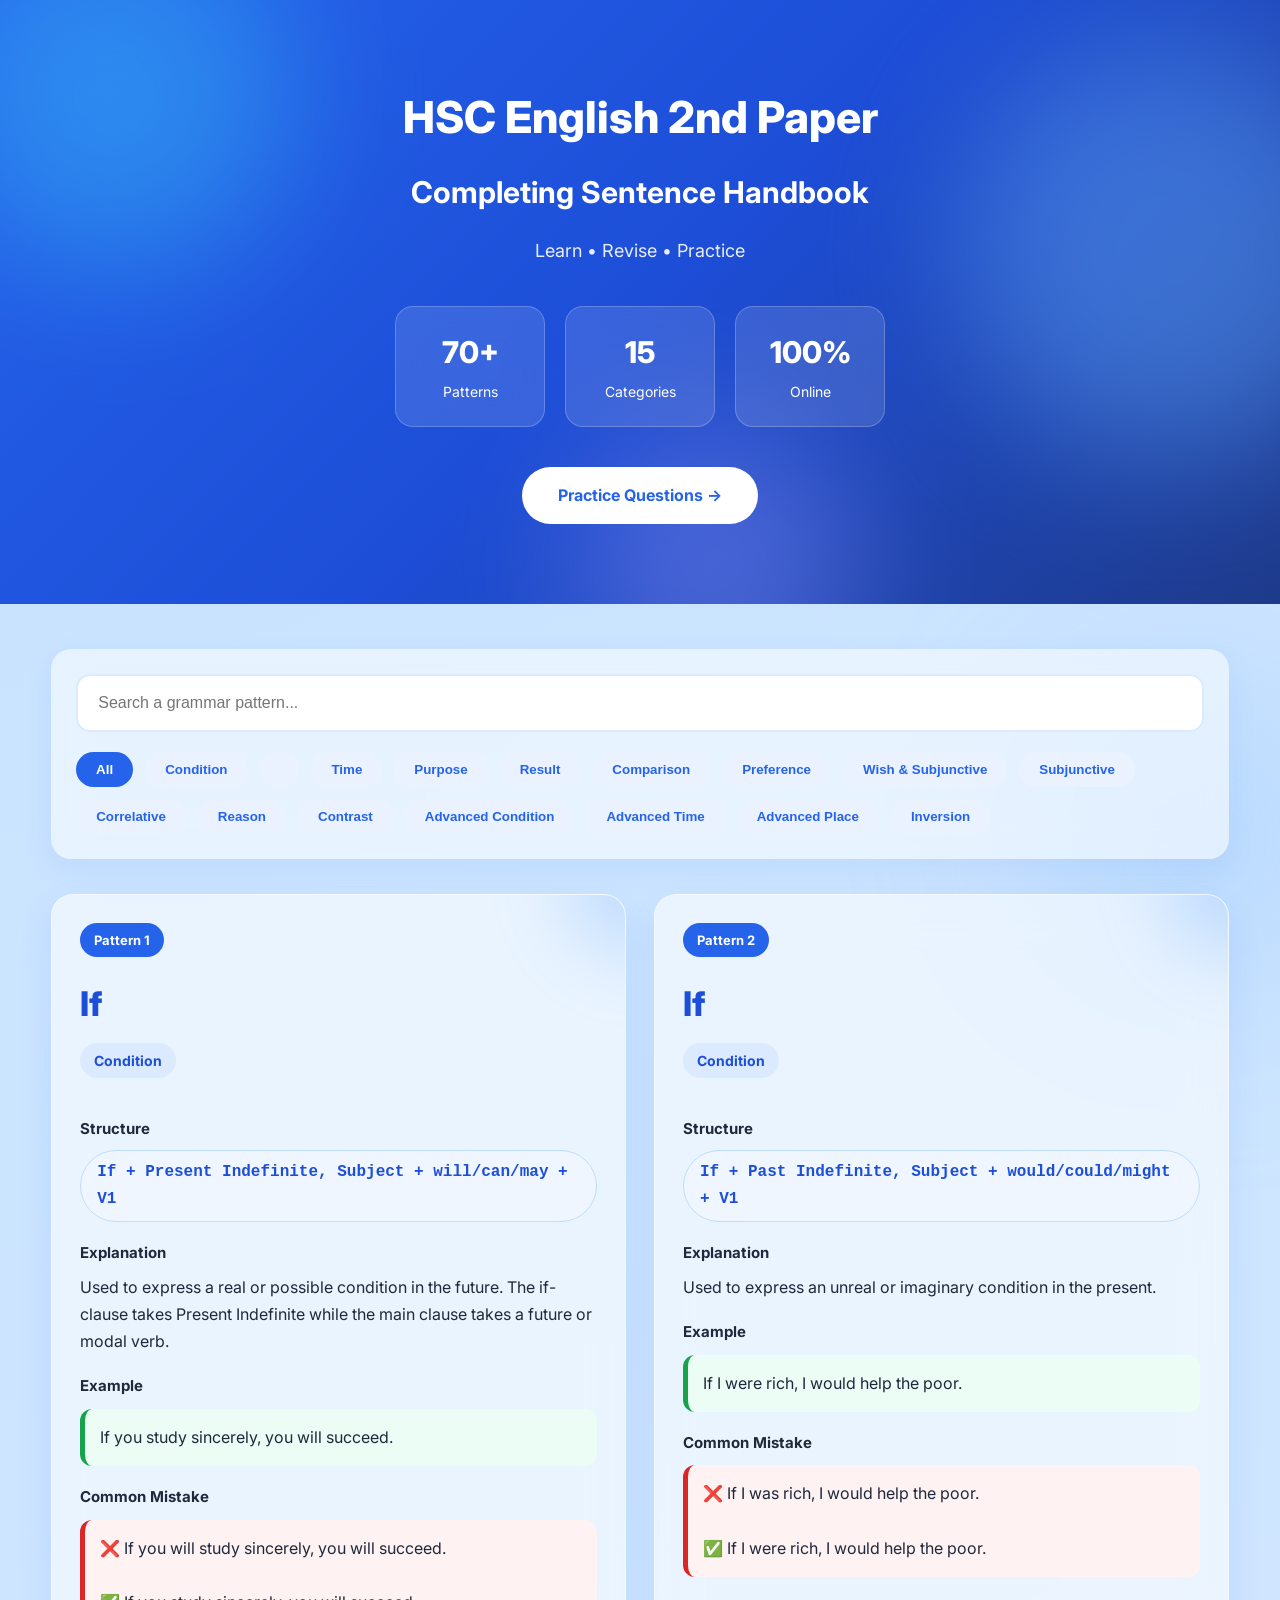
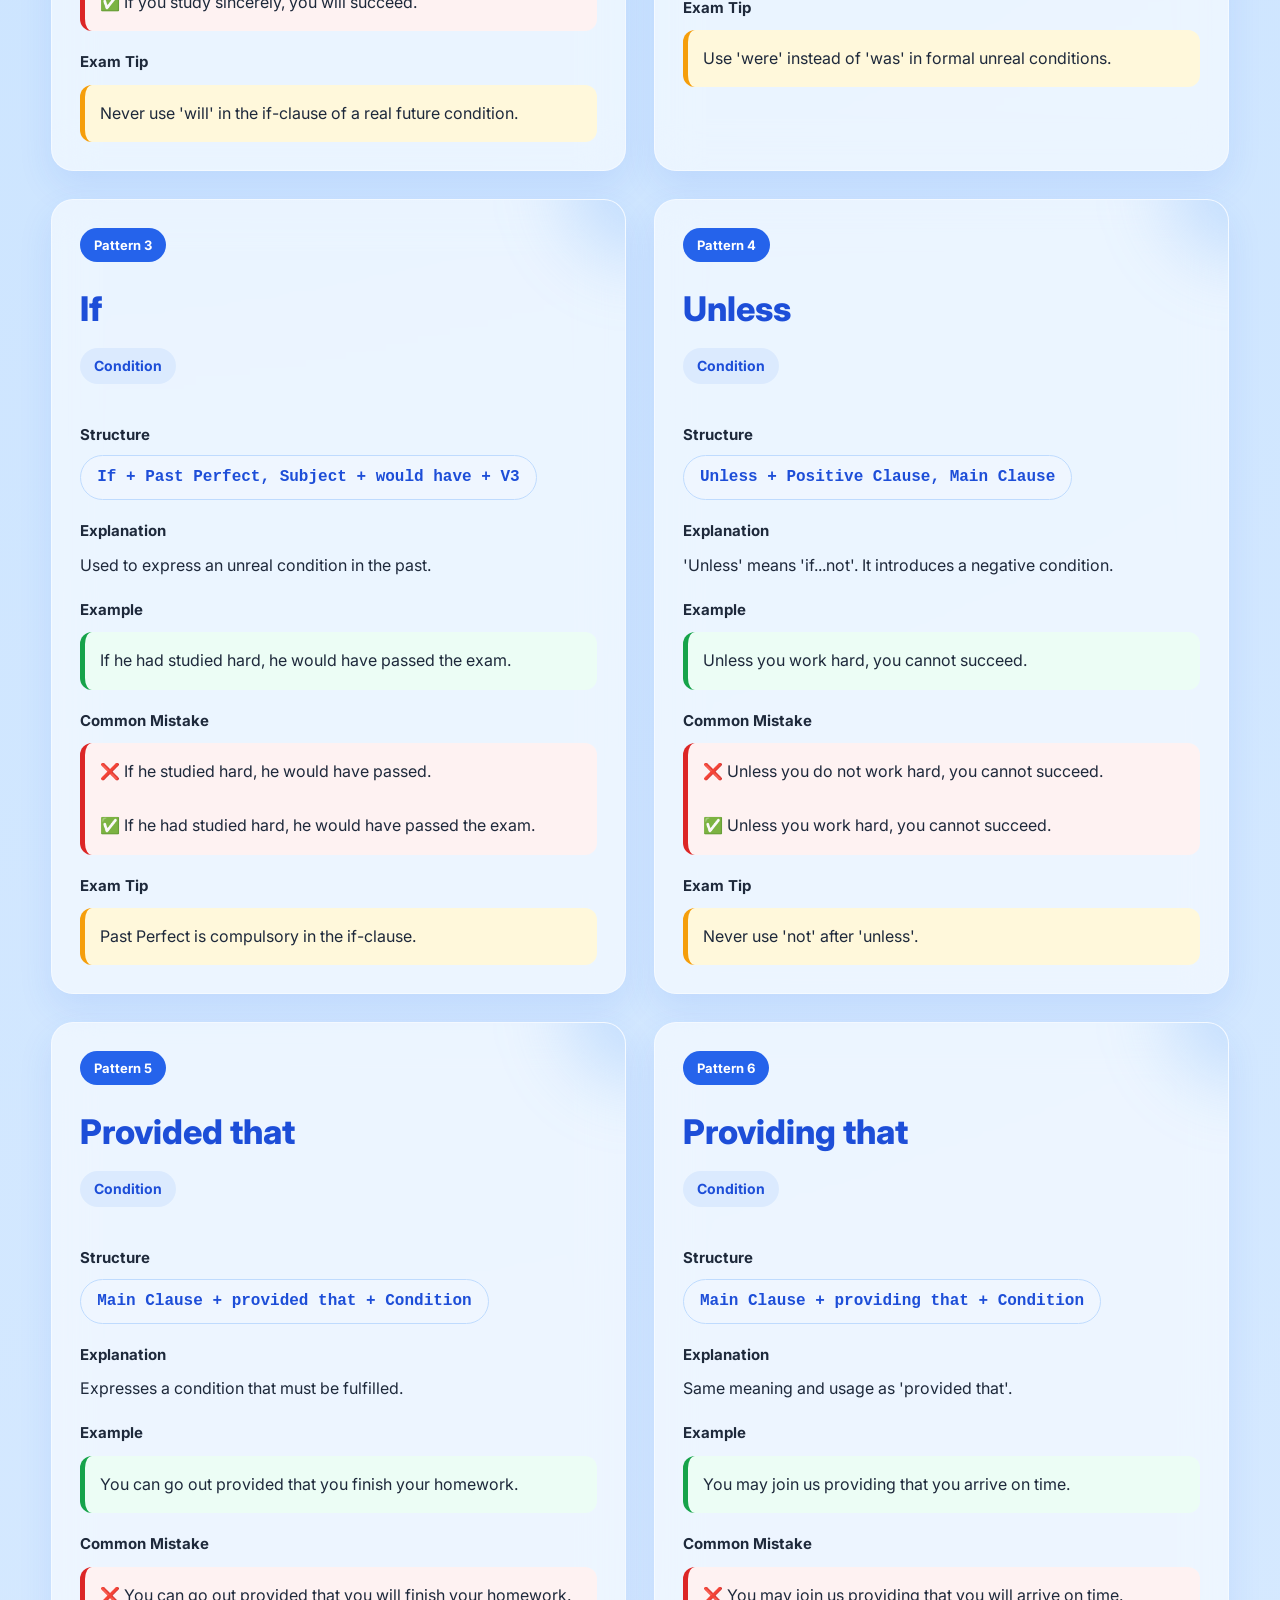
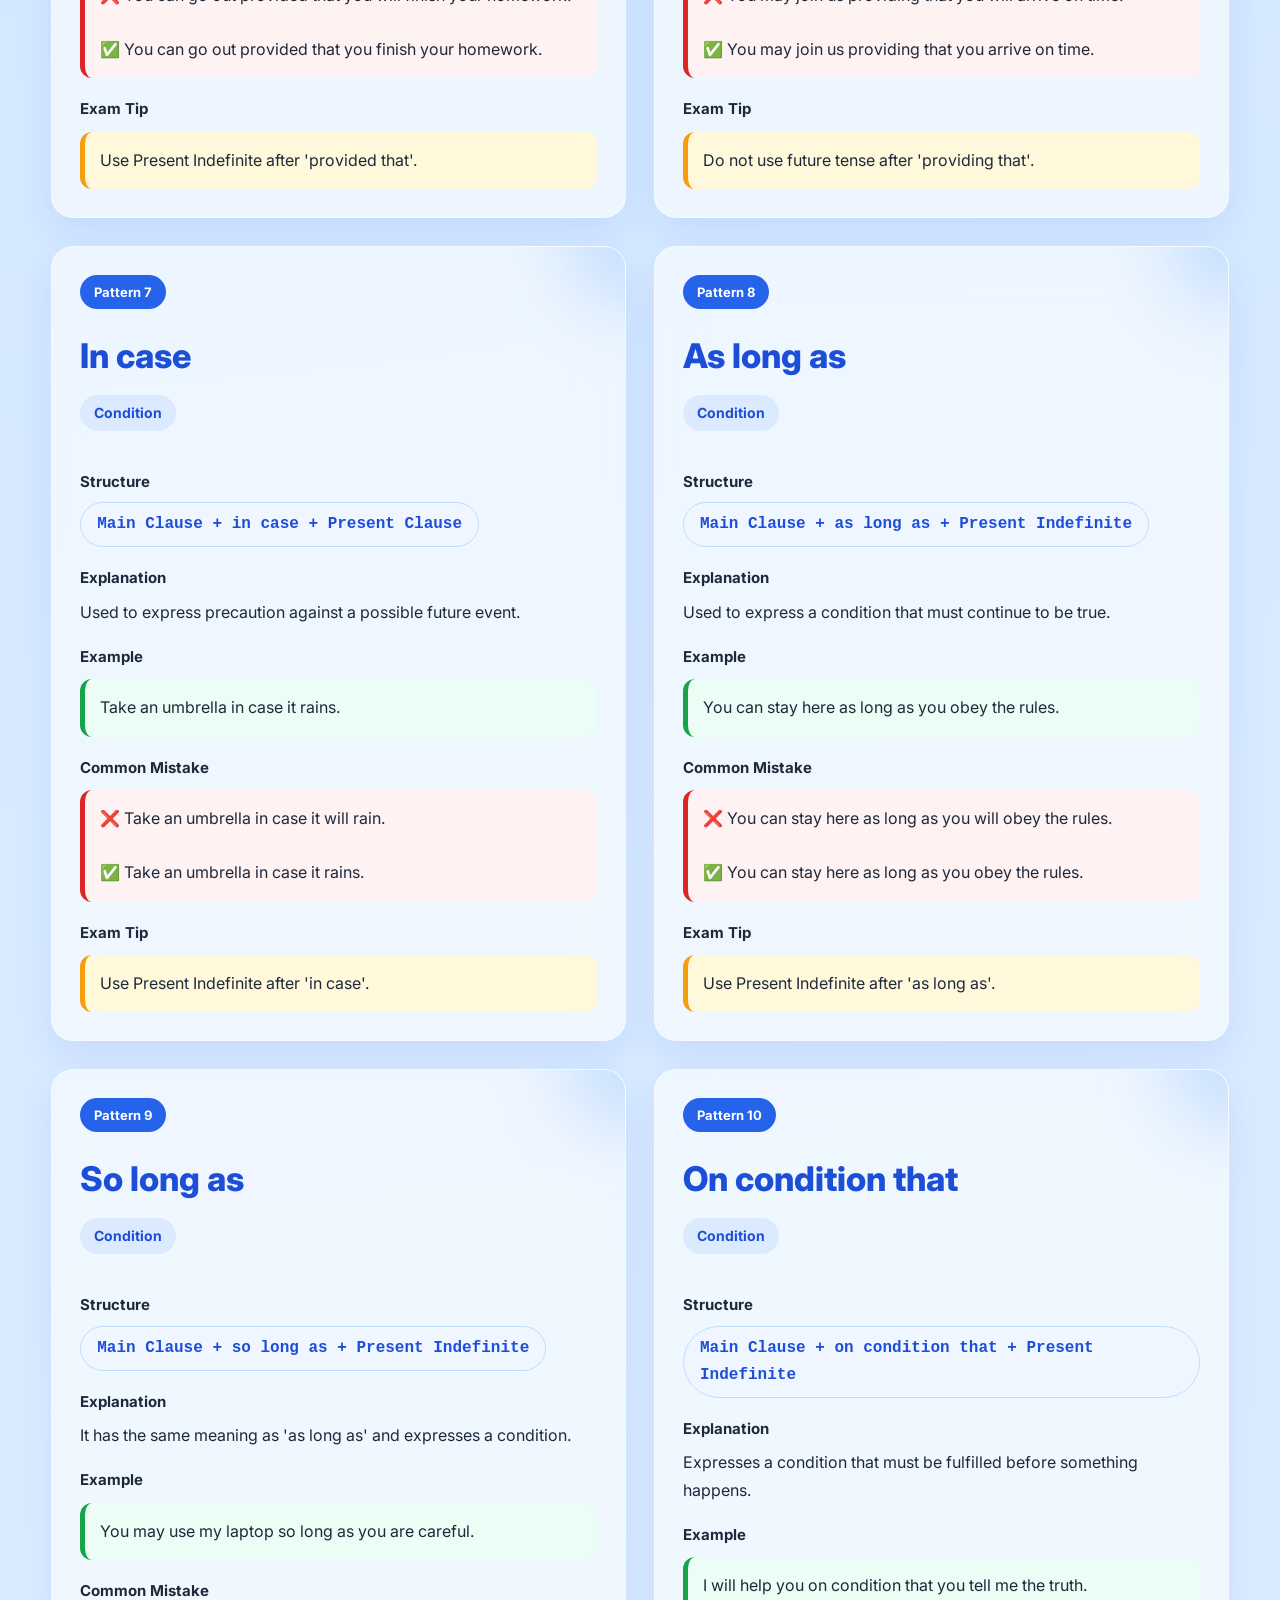
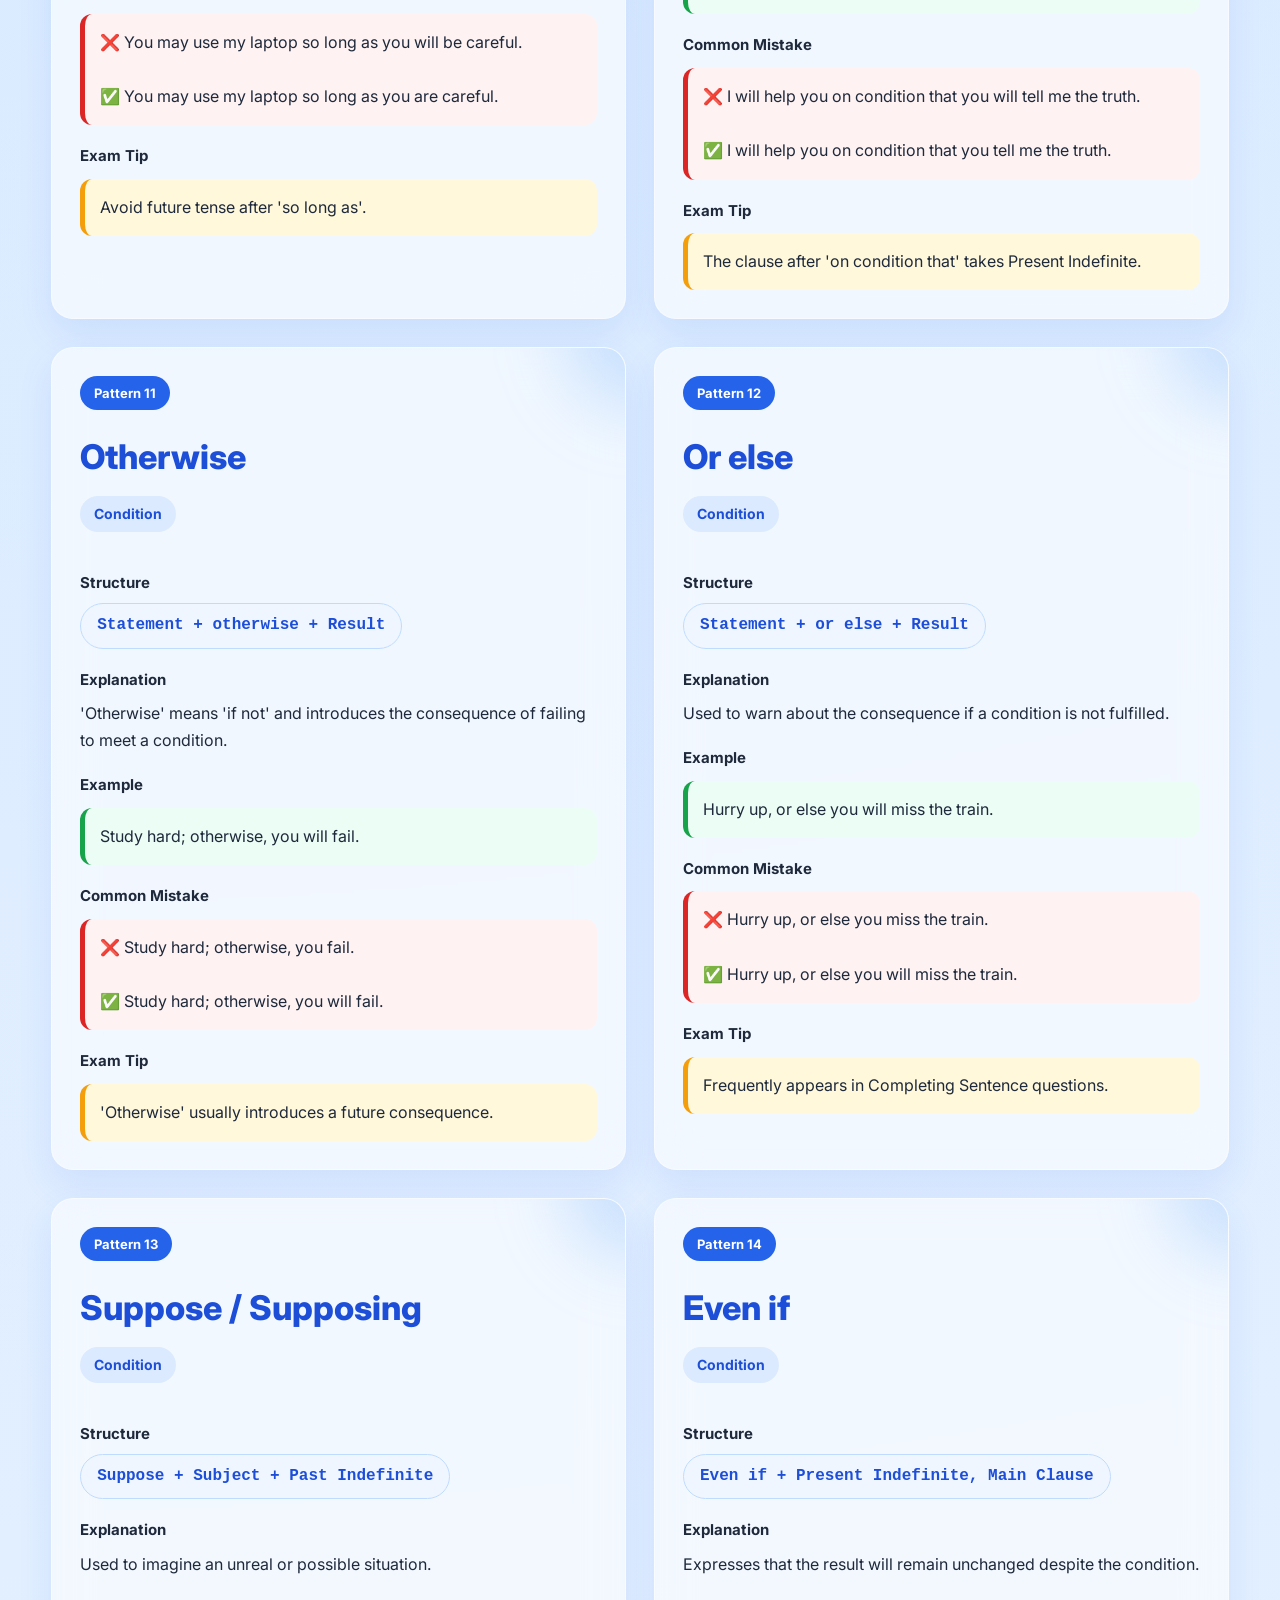
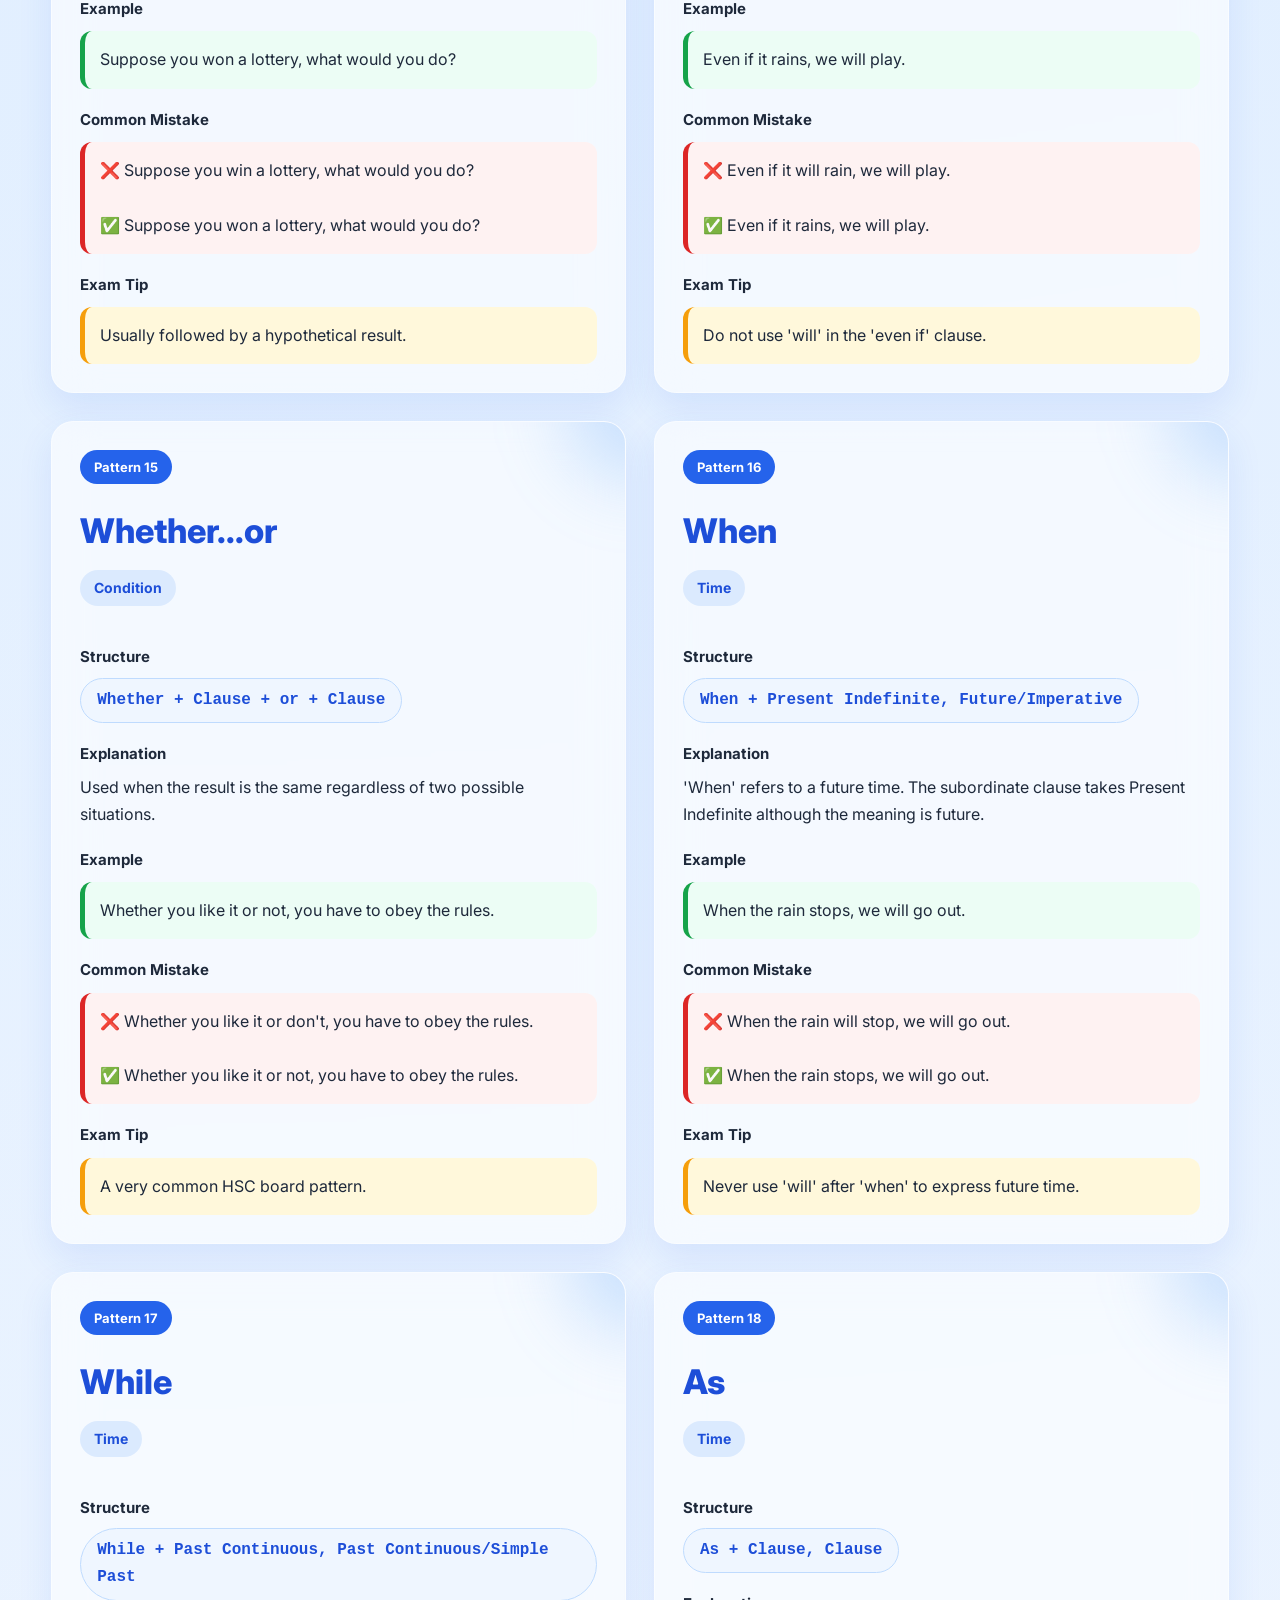
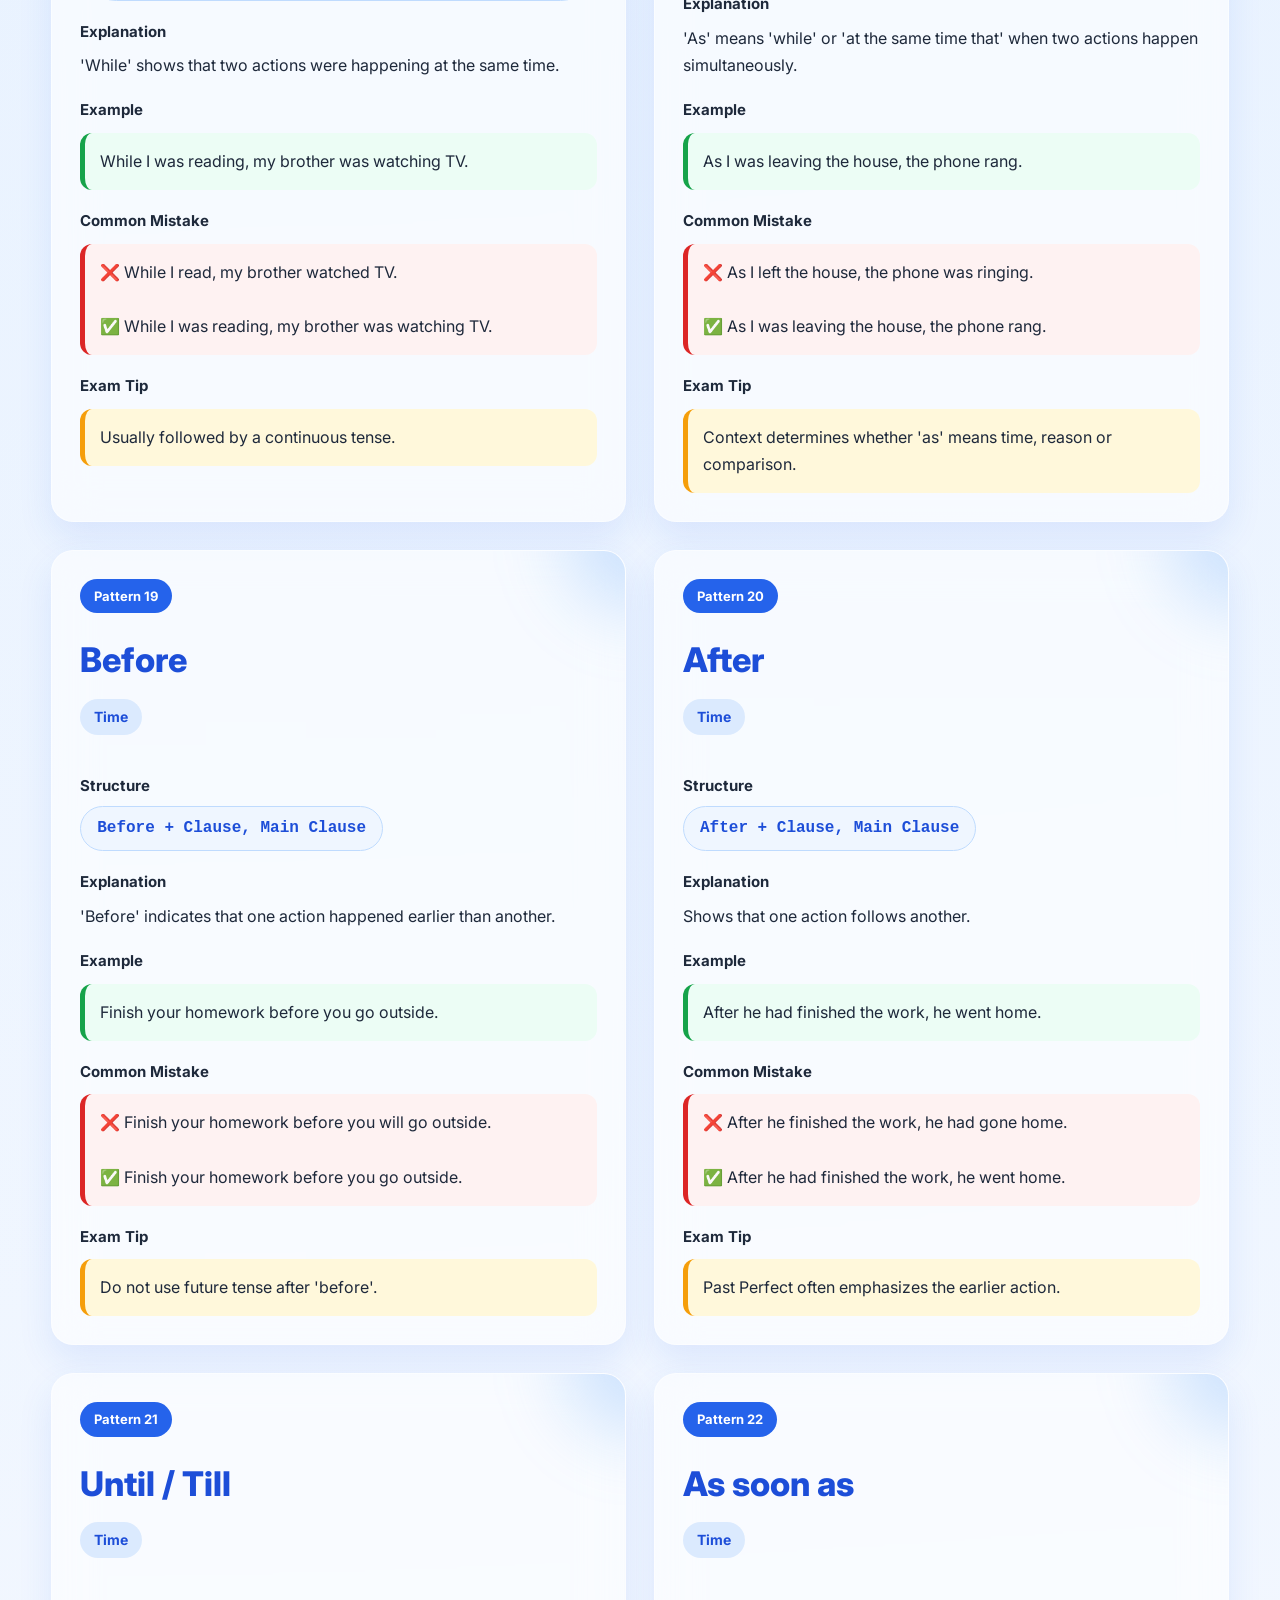
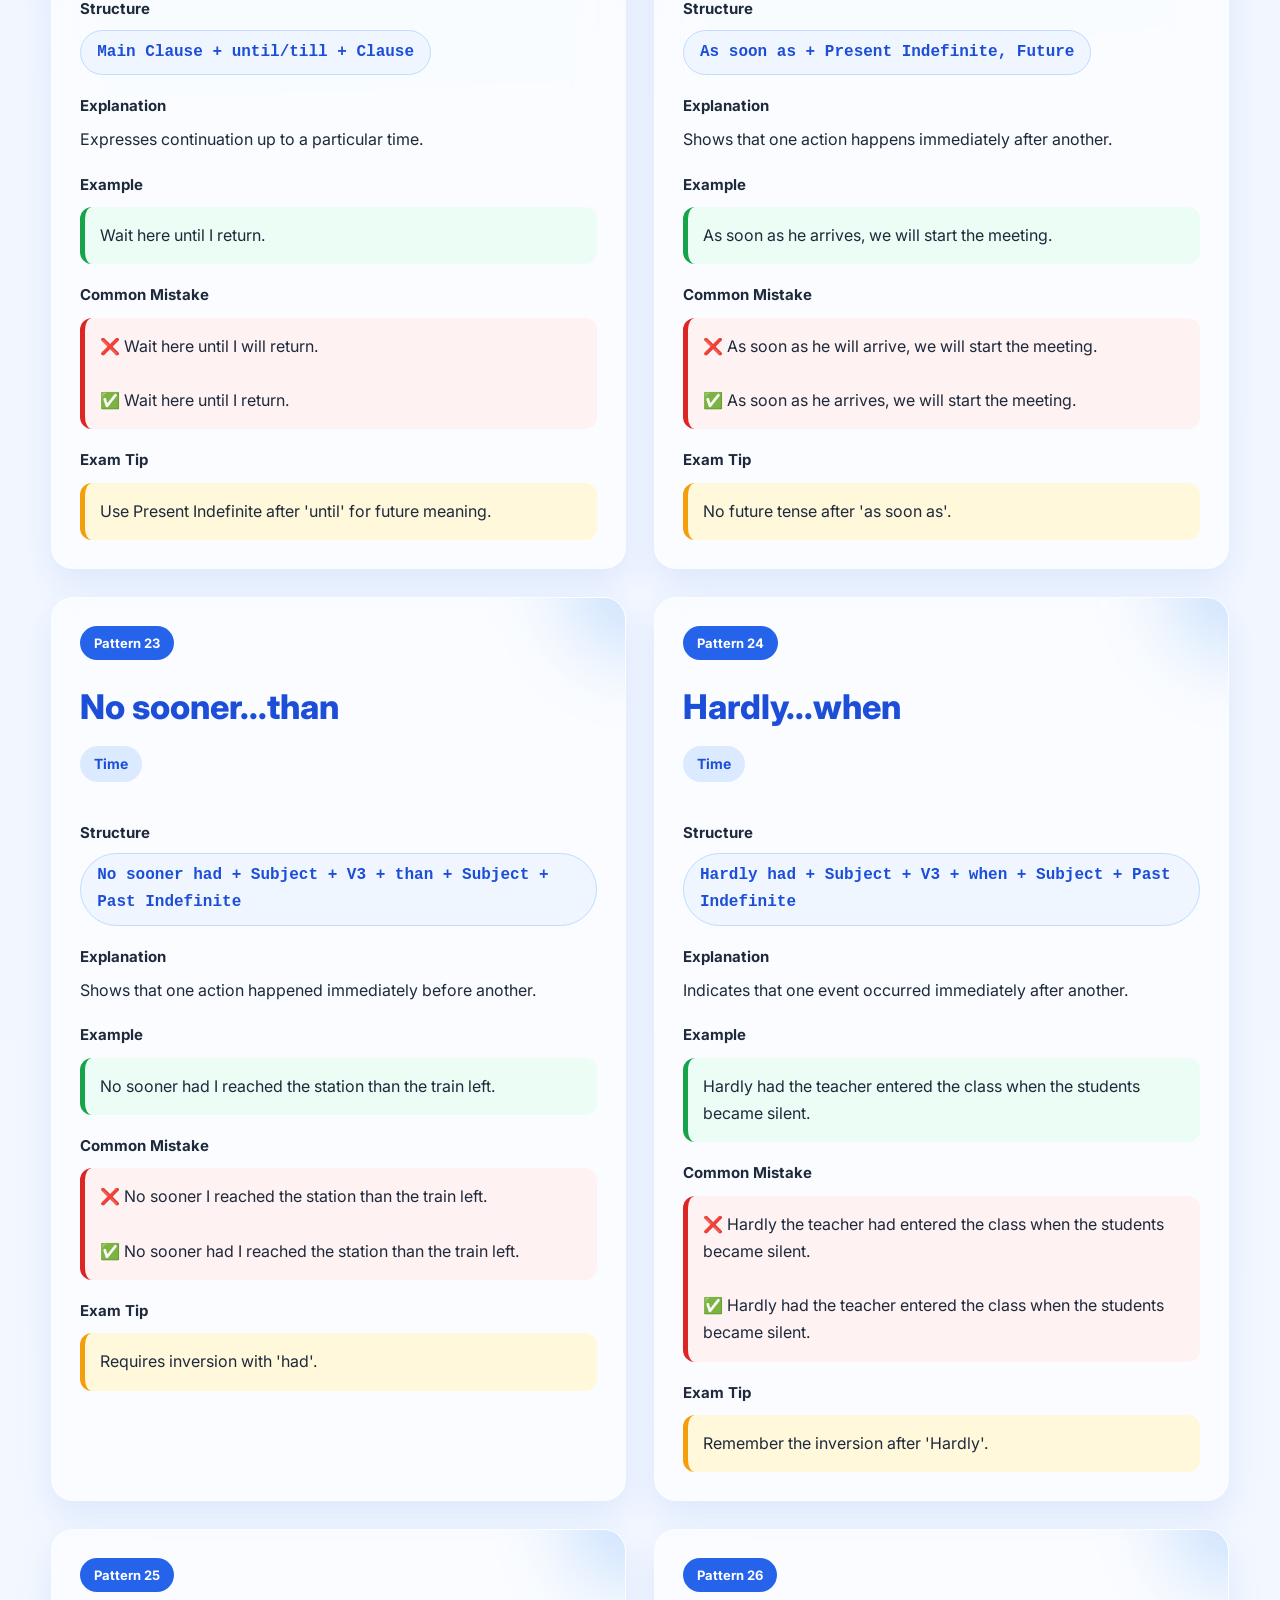
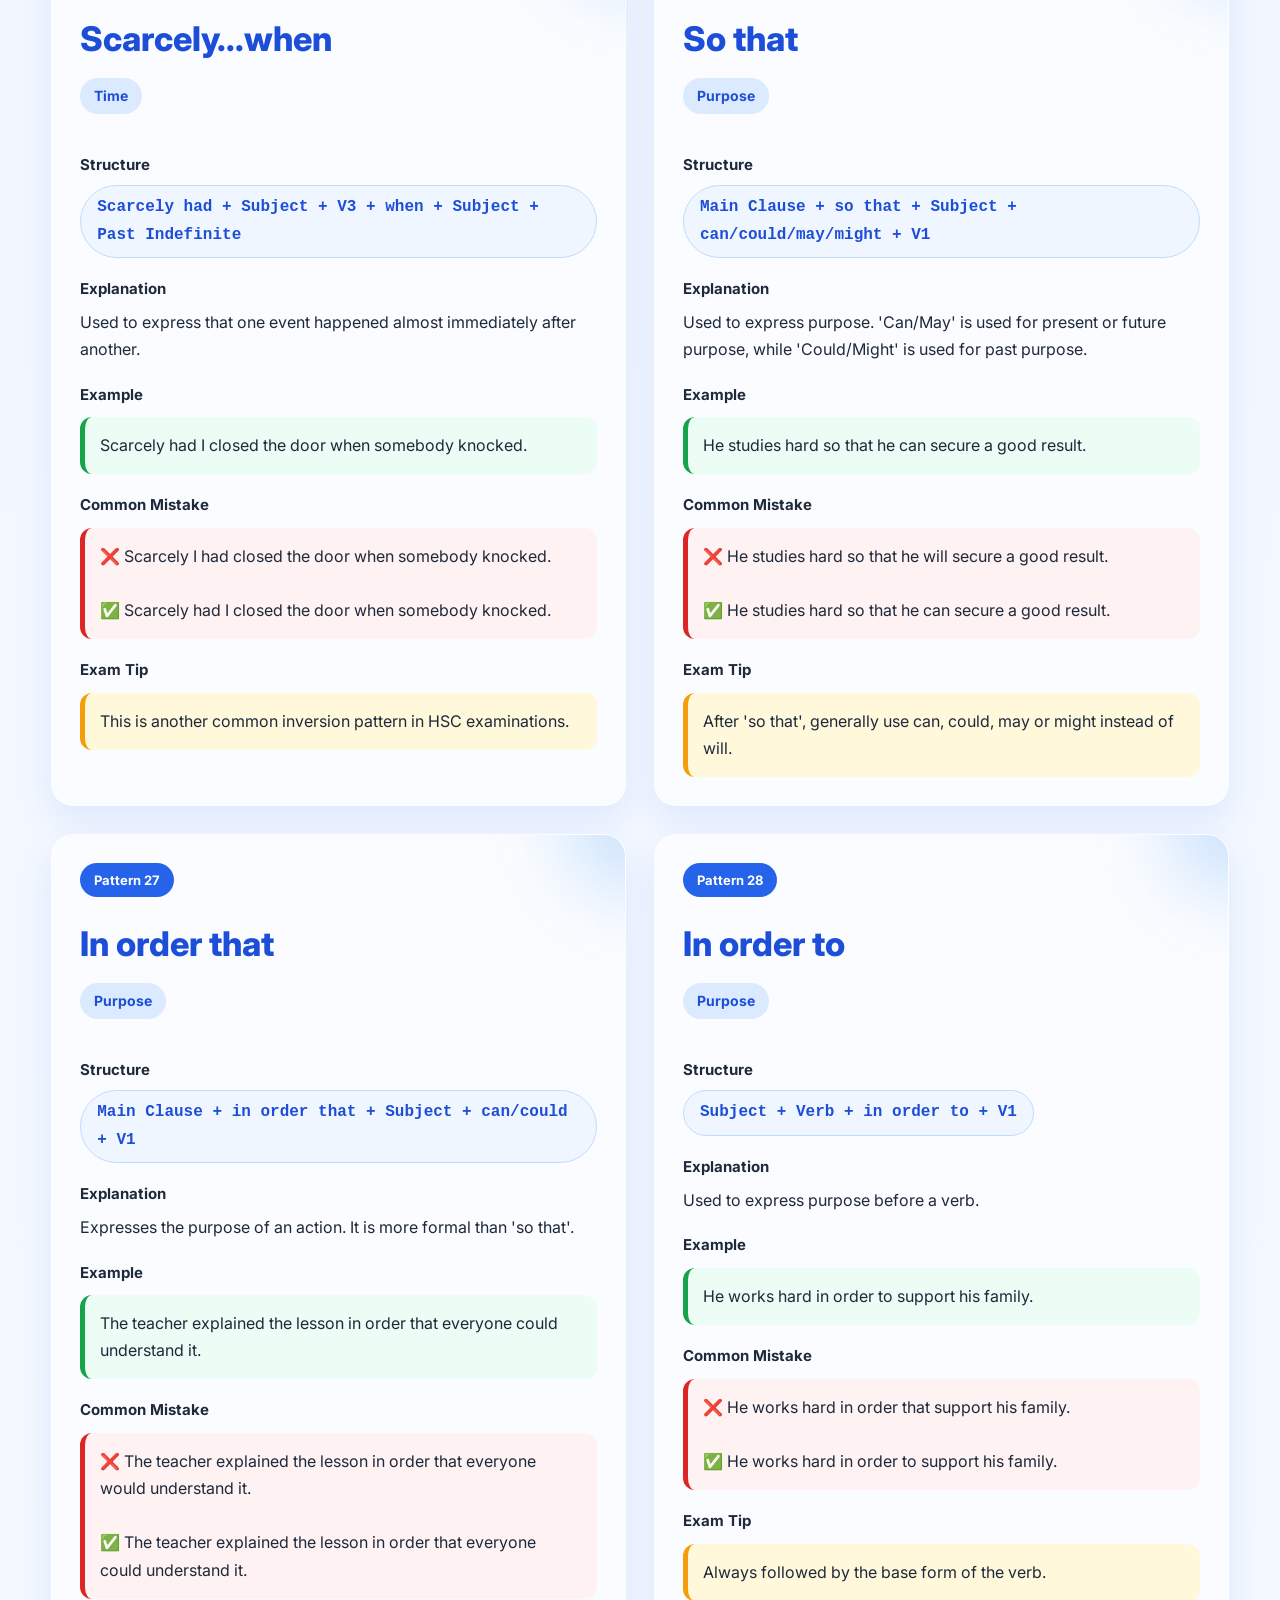
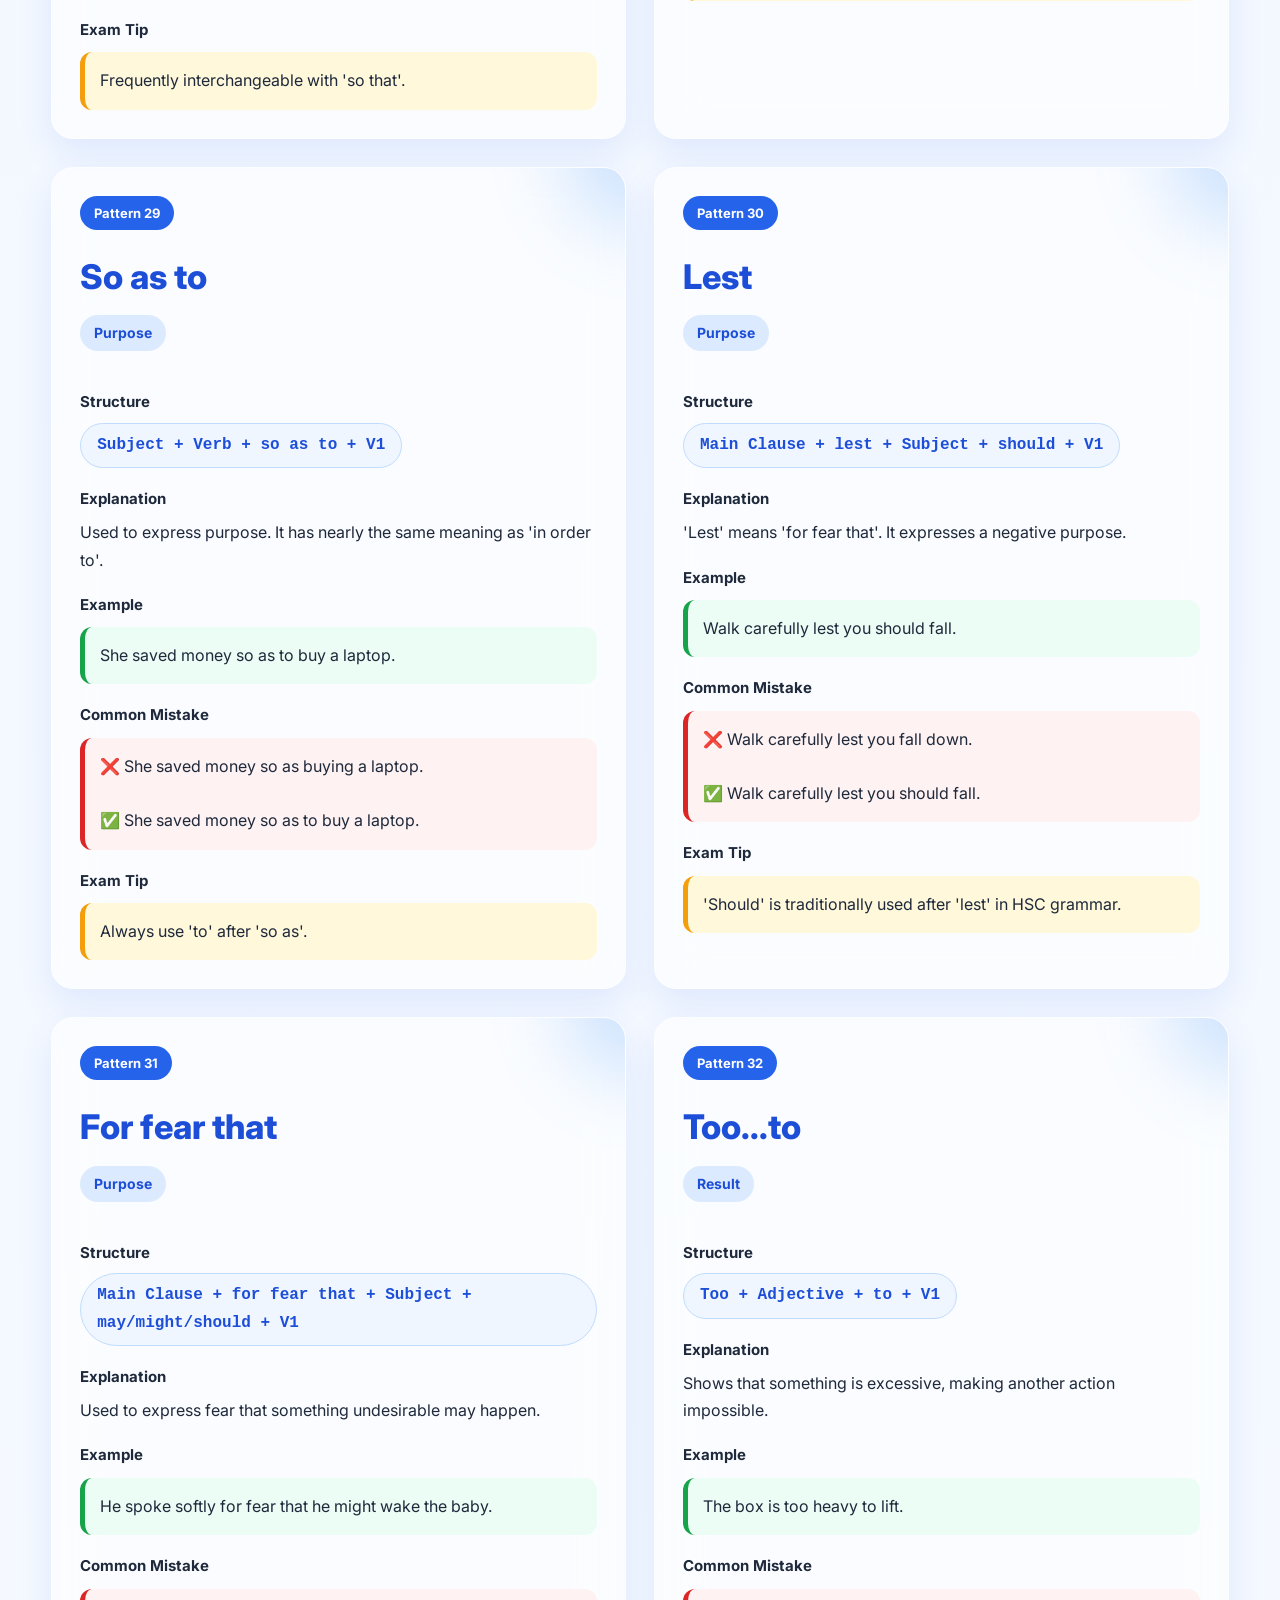
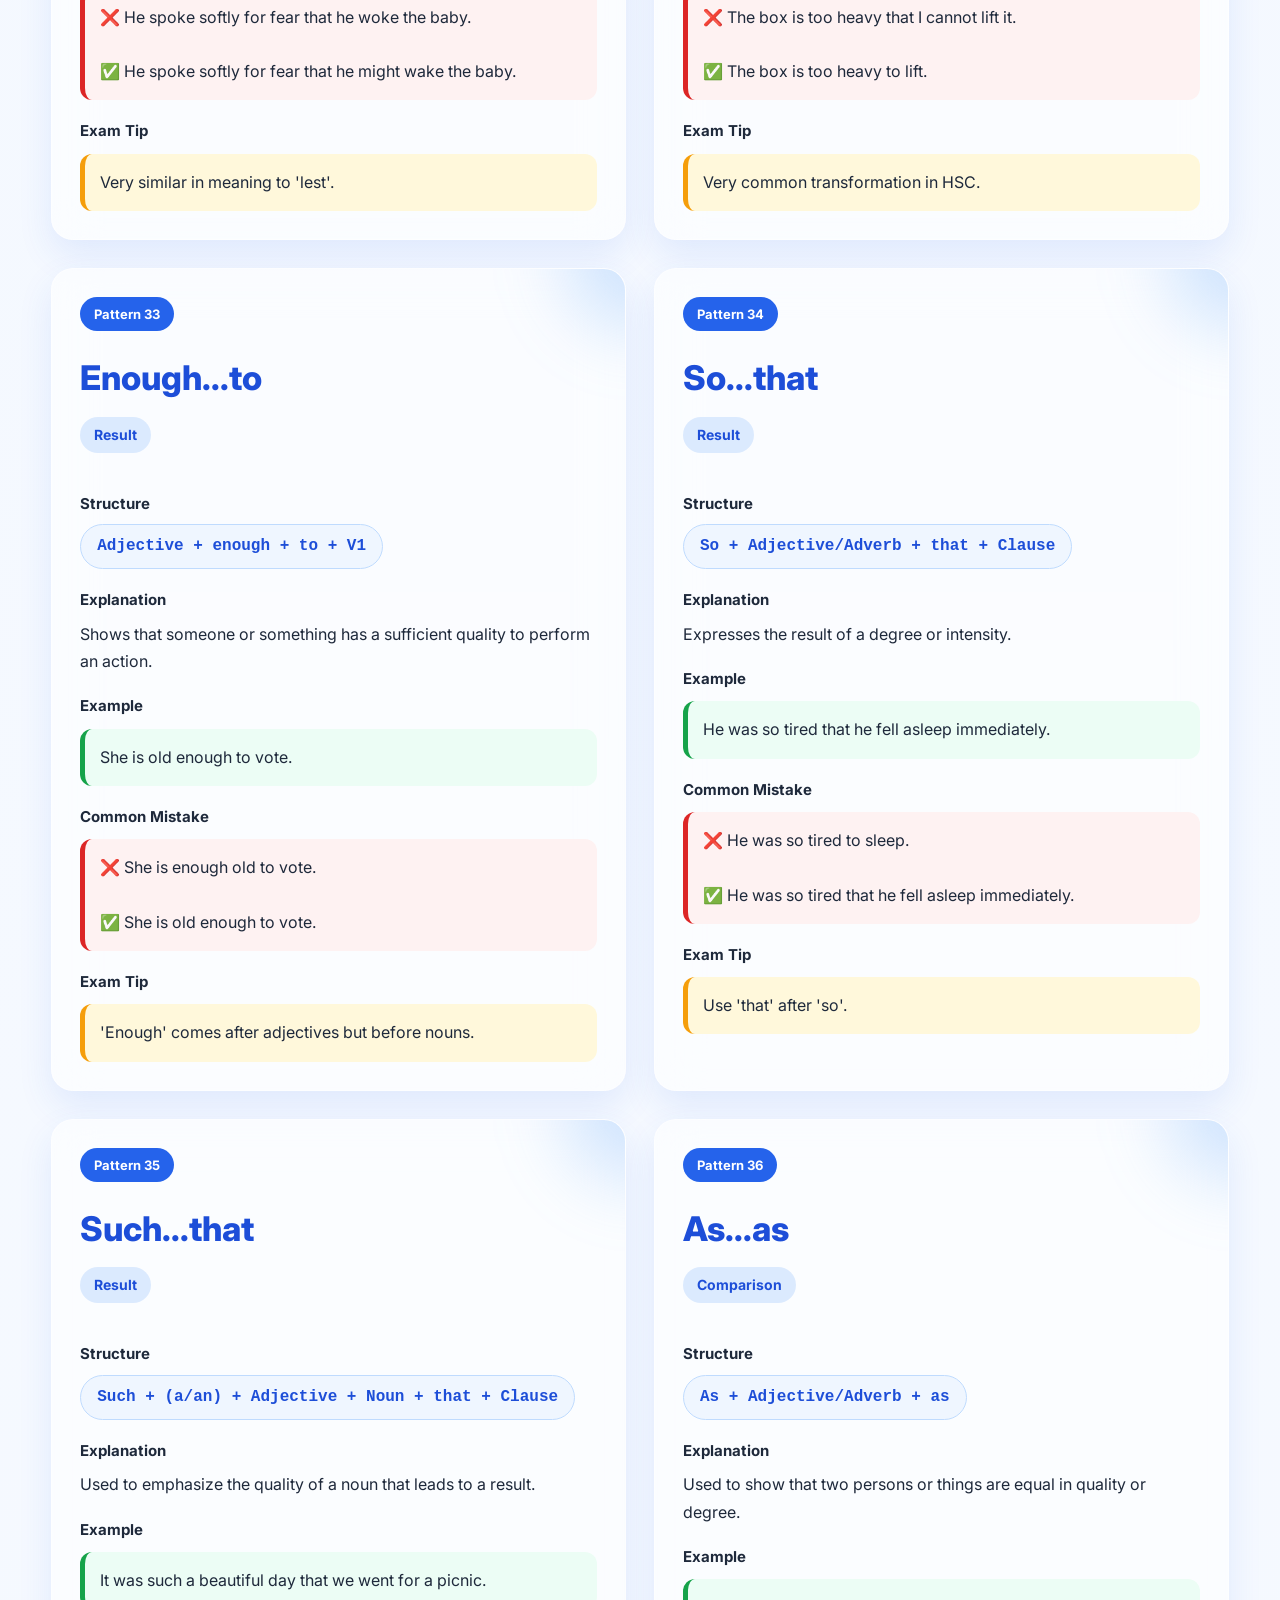
==== Completing Sentence/index.html @ 3da996fa "okkk" ====
<!DOCTYPE html>
<html lang="en">

<head>

    <meta charset="UTF-8">

    <meta name="viewport" content="width=device-width, initial-scale=1.0">

    <title>Completing Sentence | HSC English 2nd Paper Practice Book</title>

    <link rel="preconnect" href="https://fonts.googleapis.com">

    <link rel="preconnect" href="https://fonts.gstatic.com" crossorigin>

    <link href="https://fonts.googleapis.com/css2?family=Inter:wght@400;500;600;700;800&display=swap" rel="stylesheet">

    <link rel="stylesheet" href="style.css">

</head>

<body>

<div class="background-blur blur1"></div>
<div class="background-blur blur2"></div>

<header class="hero">

    <div class="hero-bg">

        <span class="blob blob1"></span>
        <span class="blob blob2"></span>
        <span class="blob blob3"></span>

    </div>

    <div class="hero-content">

        <h1>HSC English 2nd Paper</h1>

        <h2>Completing Sentence Handbook</h2>

        <p>Learn • Revise • Practice</p>

        <div class="stats">

            <div class="stat-card">

                <span class="number">70+</span>

                <span class="text">Patterns</span>

            </div>

            <div class="stat-card">

                <span class="number">15</span>

                <span class="text">Categories</span>

            </div>

            <div class="stat-card">

                <span class="number">100%</span>

                <span class="text">Online</span>

            </div>

        </div>

        <a href="../Completing Sentence/Practice/index.html" class="practice-btn">

            Practice Questions →

        </a>

    </div>

</header>

<main class="container">

    <div class="toolbar">

        <input
            type="text"
            id="searchBox"
            placeholder="Search a grammar pattern..."
        >

        <div
            id="categoryButtons"
            class="categories">
        </div>

    </div>

    <div id="rulesContainer"></div>

</main>

<div class="reading-progress"></div>

<script src="completingSentenceRules.js"></script>

<script src="script.js"></script>

<script>

const progress=document.querySelector(".reading-progress");

let hideTimer;

function updateProgress(){

    const scrollTop=window.scrollY;

    const maxHeight=document.documentElement.scrollHeight-window.innerHeight;

    const percent=maxHeight<=0?0:scrollTop/maxHeight;

    progress.style.transform=`scaleY(${percent})`;
    progress.style.height="100vh";

}

function showProgress(){

    progress.style.opacity="1";

    progress.style.boxShadow=`
        0 0 10px rgba(59,130,246,.95),
        0 0 22px rgba(59,130,246,.75),
        0 0 40px rgba(59,130,246,.55)
    `;

    clearTimeout(hideTimer);

    hideTimer=setTimeout(()=>{

        progress.style.opacity=".25";

        progress.style.boxShadow=`
            0 0 6px rgba(59,130,246,.35),
            0 0 12px rgba(59,130,246,.20)
        `;

    },1000);

}

window.addEventListener("scroll",()=>{

    updateProgress();

    showProgress();

});

window.addEventListener("resize",updateProgress);

updateProgress();

showProgress();

</script>




</body>

</html>
---- Completing Sentence/style.css ----
/*==========================================
GENERAL
==========================================*/

*{
margin:0;
padding:0;
box-sizing:border-box;
}

html{
scroll-behavior:smooth;
}

body{

font-family:'Inter',sans-serif;

background:
radial-gradient(circle at top left,#c7e2ff 0%,transparent 28%),
radial-gradient(circle at bottom right,#dbeafe 0%,transparent 30%),
linear-gradient(180deg,#edf4ff,#ffffff);

color:#1e293b;

line-height:1.7;

min-height:100vh;

}

/*==========================================
BACKGROUND
==========================================*/

.background-blur{

position:fixed;

border-radius:50%;

filter:blur(100px);

opacity:.35;

z-index:-2;

}

.blur1{

width:380px;

height:380px;

background:#60a5fa;

top:-150px;

left:-100px;

}

.blur2{

width:320px;

height:320px;

background:#93c5fd;

bottom:-100px;

right:-80px;

}

/*==========================================
HERO
==========================================*/

.hero{

position:relative;

overflow:hidden;

padding:80px 20px;

background:linear-gradient(135deg,#2563eb,#1d4ed8,#1e3a8a);

color:white;

text-align:center;

}

.hero-content{

position:relative;

z-index:5;

}

.hero h1{

font-size:44px;

font-weight:800;

}

.hero h2{

margin-top:12px;

font-size:30px;

font-weight:700;

}

.hero p{

margin-top:18px;

font-size:18px;

opacity:.9;

}

/*==========================================
HERO BLOBS
==========================================*/

.hero-bg{

position:absolute;

inset:0;

overflow:hidden;

}

.blob{

position:absolute;

border-radius:50%;

filter:blur(70px);

opacity:.45;

}

.blob1{

width:350px;

height:350px;

background:#38bdf8;

top:-80px;

left:-60px;

animation:float1 25s infinite ease-in-out;

}

.blob2{

width:420px;

height:420px;

background:#60a5fa;

right:-100px;

top:40px;

animation:float2 30s infinite ease-in-out;

}

.blob3{

width:280px;

height:280px;

background:#818cf8;

left:45%;

bottom:-100px;

animation:float3 35s infinite ease-in-out;

}

@keyframes float1{

50%{

transform:translate(70px,40px);

}

}

@keyframes float2{

50%{

transform:translate(-80px,-40px);

}

}

@keyframes float3{

50%{

transform:translate(-60px,50px);

}

}

/*==========================================
STATS
==========================================*/

.stats{

display:flex;

justify-content:center;

gap:20px;

flex-wrap:wrap;

margin-top:40px;

}

.stat-card{

width:150px;

padding:20px;

border-radius:18px;

background:rgba(255,255,255,.12);

backdrop-filter:blur(18px);

border:1px solid rgba(255,255,255,.22);

transition:.3s;

}

.stat-card:hover{

transform:translateY(-5px);

background:rgba(255,255,255,.18);

}

.number{

display:block;

font-size:30px;

font-weight:800;

}

.text{

font-size:14px;

}

/*==========================================
BUTTON
==========================================*/

.practice-btn{

display:inline-block;

margin-top:40px;

padding:15px 36px;

border-radius:50px;

background:white;

color:#2563eb;

font-weight:700;

text-decoration:none;

transition:.3s;

}

.practice-btn:hover{

transform:translateY(-4px);

box-shadow:0 15px 35px rgba(0,0,0,.15);

}

/*==========================================
MAIN
==========================================*/

.container{

width:min(1200px,92%);

margin:45px auto;

}

.toolbar{

background:rgba(255,255,255,.55);

backdrop-filter:blur(18px);

border-radius:20px;

padding:25px;

margin-bottom:35px;

box-shadow:0 10px 30px rgba(37,99,235,.08);

}

#searchBox{

width:100%;

padding:18px 20px;

font-size:16px;

border:2px solid #dbeafe;

border-radius:14px;

outline:none;

margin-bottom:20px;

}

#searchBox:focus{

border-color:#2563eb;

box-shadow:0 0 0 5px rgba(37,99,235,.12);

}

.categories{

display:flex;

gap:12px;

flex-wrap:wrap;

}

.categories button{

padding:10px 20px;

border:none;

border-radius:999px;

background:#eaf2ff;

color:#2563eb;

cursor:pointer;

font-weight:600;

transition:.25s;

}

.categories button:hover,

.categories button.active{

background:#2563eb;

color:white;

}

/*==========================================
CARD GRID
==========================================*/

#rulesContainer{

display:grid;

grid-template-columns:repeat(auto-fit,minmax(380px,1fr));

gap:28px;

}

/*==========================================
PATTERN CARD
==========================================*/

.rule-card{

background:rgba(255,255,255,.58);

backdrop-filter:blur(22px);

border-radius:22px;

padding:28px;

border:1px solid rgba(255,255,255,.45);

box-shadow:0 15px 35px rgba(37,99,235,.10);

transition:.35s;

position:relative;

overflow:hidden;

}

.rule-card:hover{

transform:translateY(-8px);

box-shadow:0 20px 45px rgba(37,99,235,.18);

}

.rule-card::before{

content:"";

position:absolute;

width:220px;

height:220px;

border-radius:50%;

background:radial-gradient(circle,rgba(96,165,250,.35),transparent 70%);

right:-120px;

top:-120px;

filter:blur(25px);

pointer-events:none;

}

/*==========================================
PATTERN HEADER
==========================================*/

.pattern-badge{

display:inline-block;

padding:6px 14px;

border-radius:999px;

background:#2563eb;

color:white;

font-size:13px;

font-weight:700;

margin-bottom:18px;

}

.pattern-title{

font-size:34px;

font-weight:800;

color:#1d4ed8;

margin-bottom:10px;

}

.category{

display:inline-block;

padding:6px 14px;

border-radius:999px;

background:#dbeafe;

color:#1d4ed8;

font-size:14px;

font-weight:700;

margin-bottom:20px;

}

/*==========================================
CONTENT
==========================================*/

.heading{

font-size:15px;

font-weight:700;

margin:18px 0 8px;

}

.structure-box{

display:inline-block;

padding:8px 16px;

border-radius:999px;

background:#eff6ff;

border:1px solid #bfdbfe;

font-family:Consolas,monospace;

font-weight:700;

color:#1d4ed8;

}

.example,
.mistake,
.tip{

padding:15px;

border-radius:12px;

margin-top:10px;

}

.example{

background:#ecfdf5;

border-left:5px solid #16a34a;

}

.mistake{

background:#fef2f2;

border-left:5px solid #dc2626;

}

.tip{

background:#fff8db;

border-left:5px solid #f59e0b;

}

/*==========================================
RESPONSIVE
==========================================*/

@media(max-width:768px){

.hero h1{

font-size:32px;

}

.hero h2{

font-size:24px;

}

#rulesContainer{

grid-template-columns:1fr;

}

.stat-card{

width:120px;

}

.pattern-title{

font-size:28px;

}

}

/* Hide Default Scrollbar */

html{

    scrollbar-width:none;

}

body{

    -ms-overflow-style:none;

}

body::-webkit-scrollbar{

    display:none;

}

/*==================================================
READING PROGRESS INDICATOR
==================================================*/

.reading-progress{

    position:fixed;

    top:0;

    right:0;

    width:9px;

    height:0;

    border-radius:0 0 0 92px;

    z-index:99999;

    background:linear-gradient(
        180deg,
        #7dd3fc,
        #3b82f6,
        #2563eb
    );

    box-shadow:
        0 0 8px rgba(59,130,246,.8),
        0 0 18px rgba(59,130,246,.6),
        0 0 35px rgba(59,130,246,.45);

    opacity:.25;

    transition:
        height .08s linear,
        opacity .35s ease,
        box-shadow .35s ease;

}

.reading-progress{

    transform-origin:top;

}
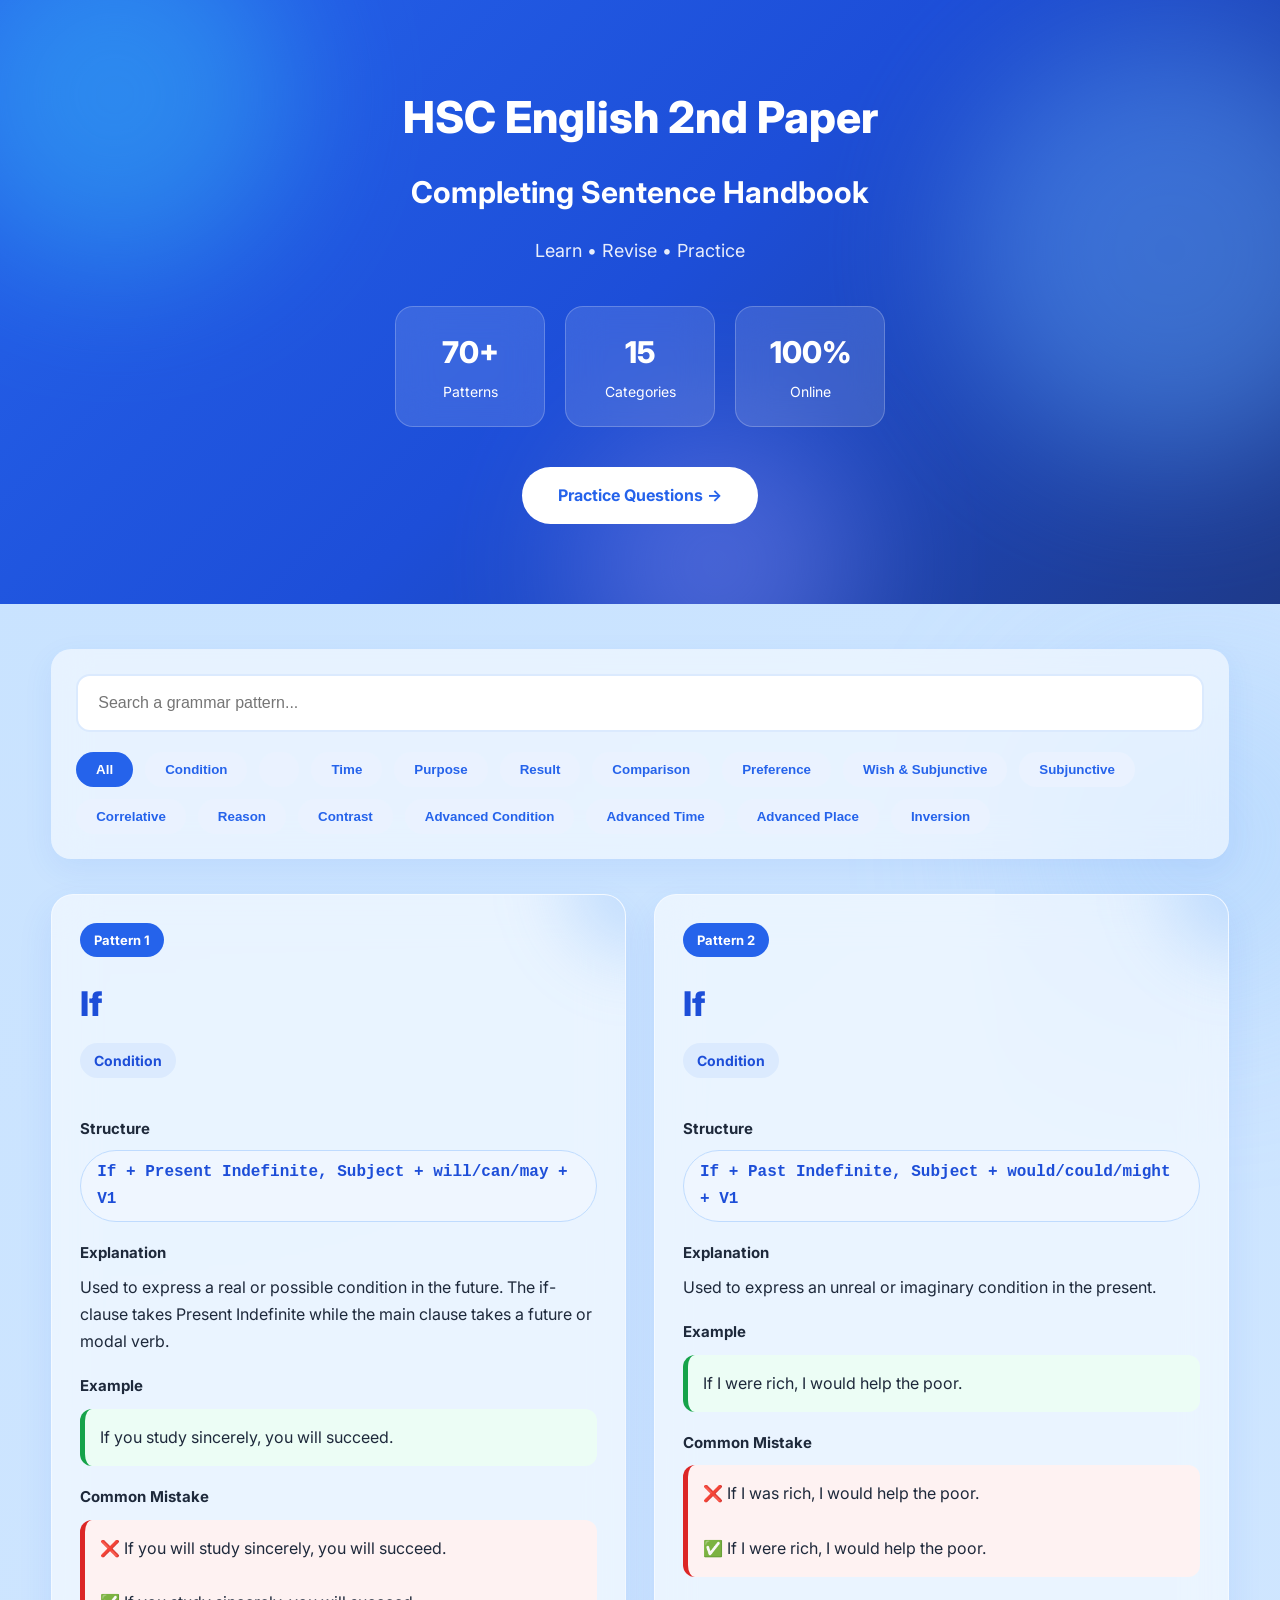
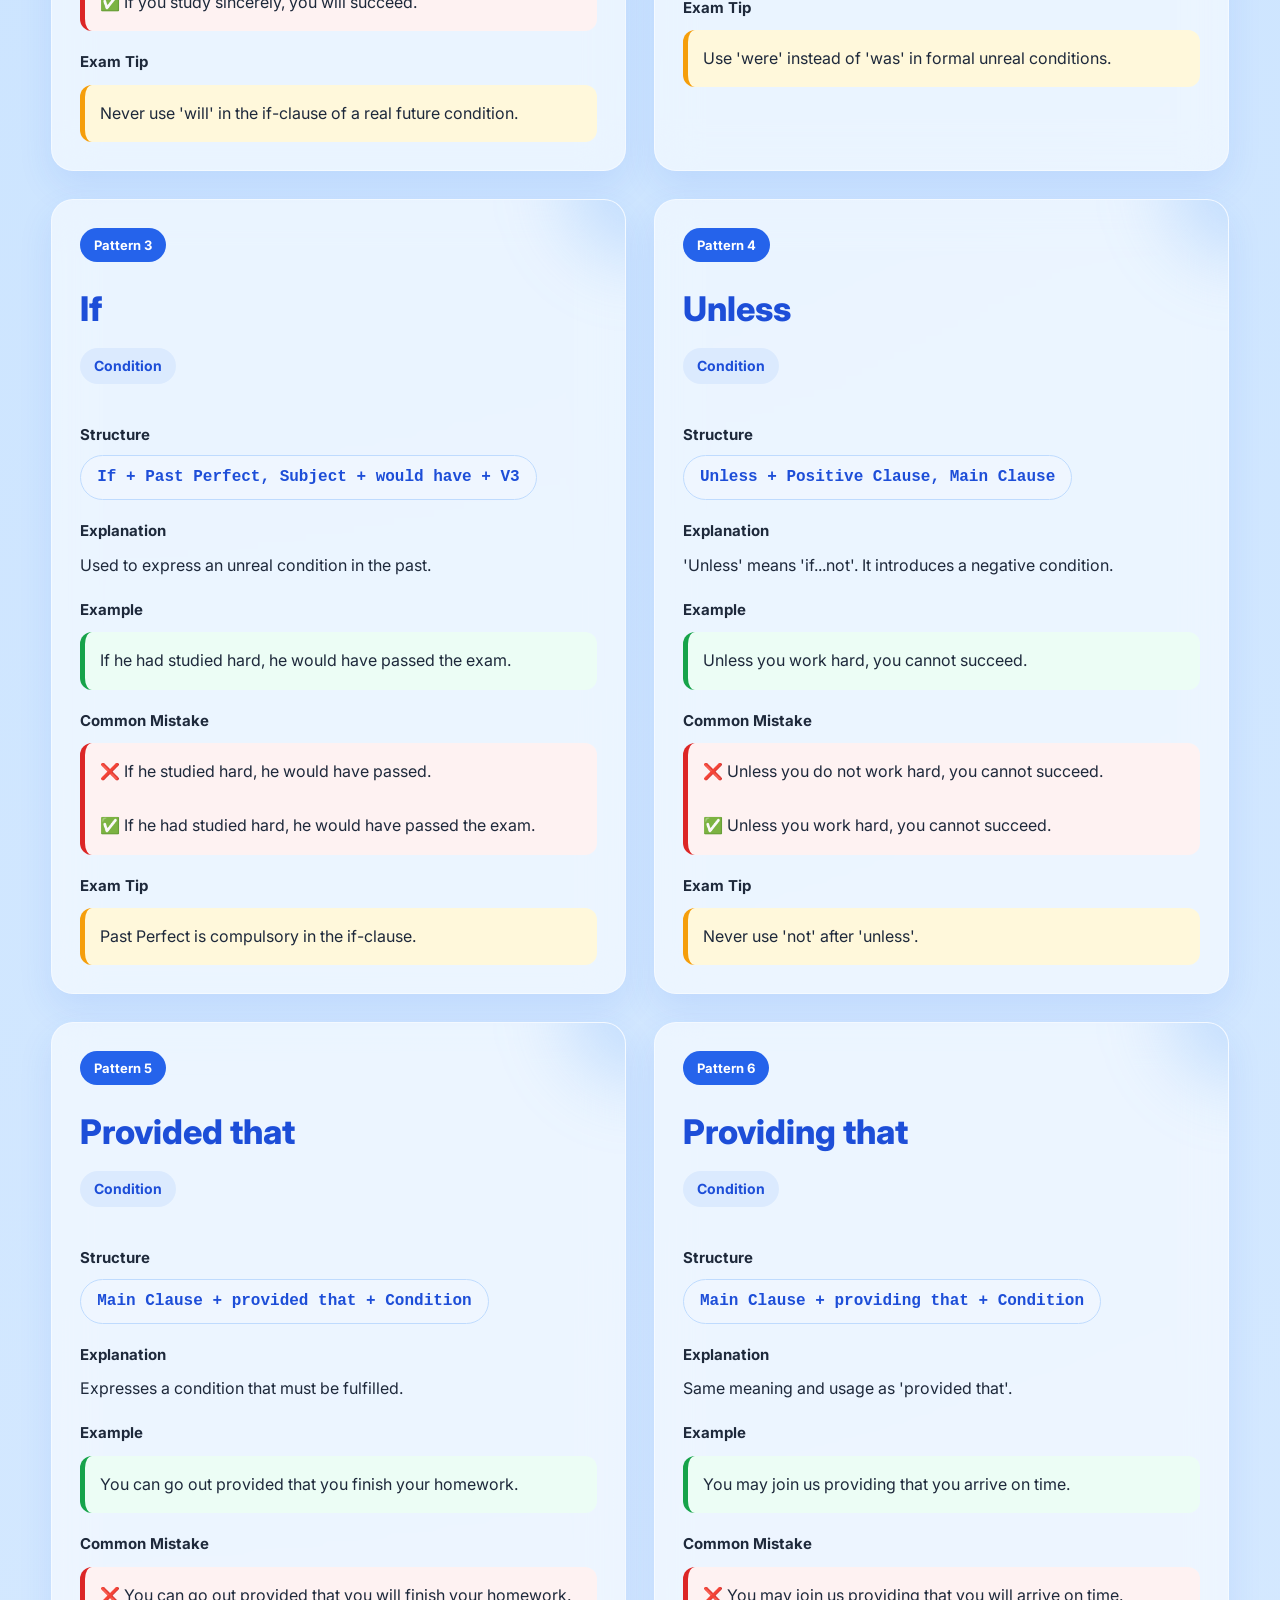
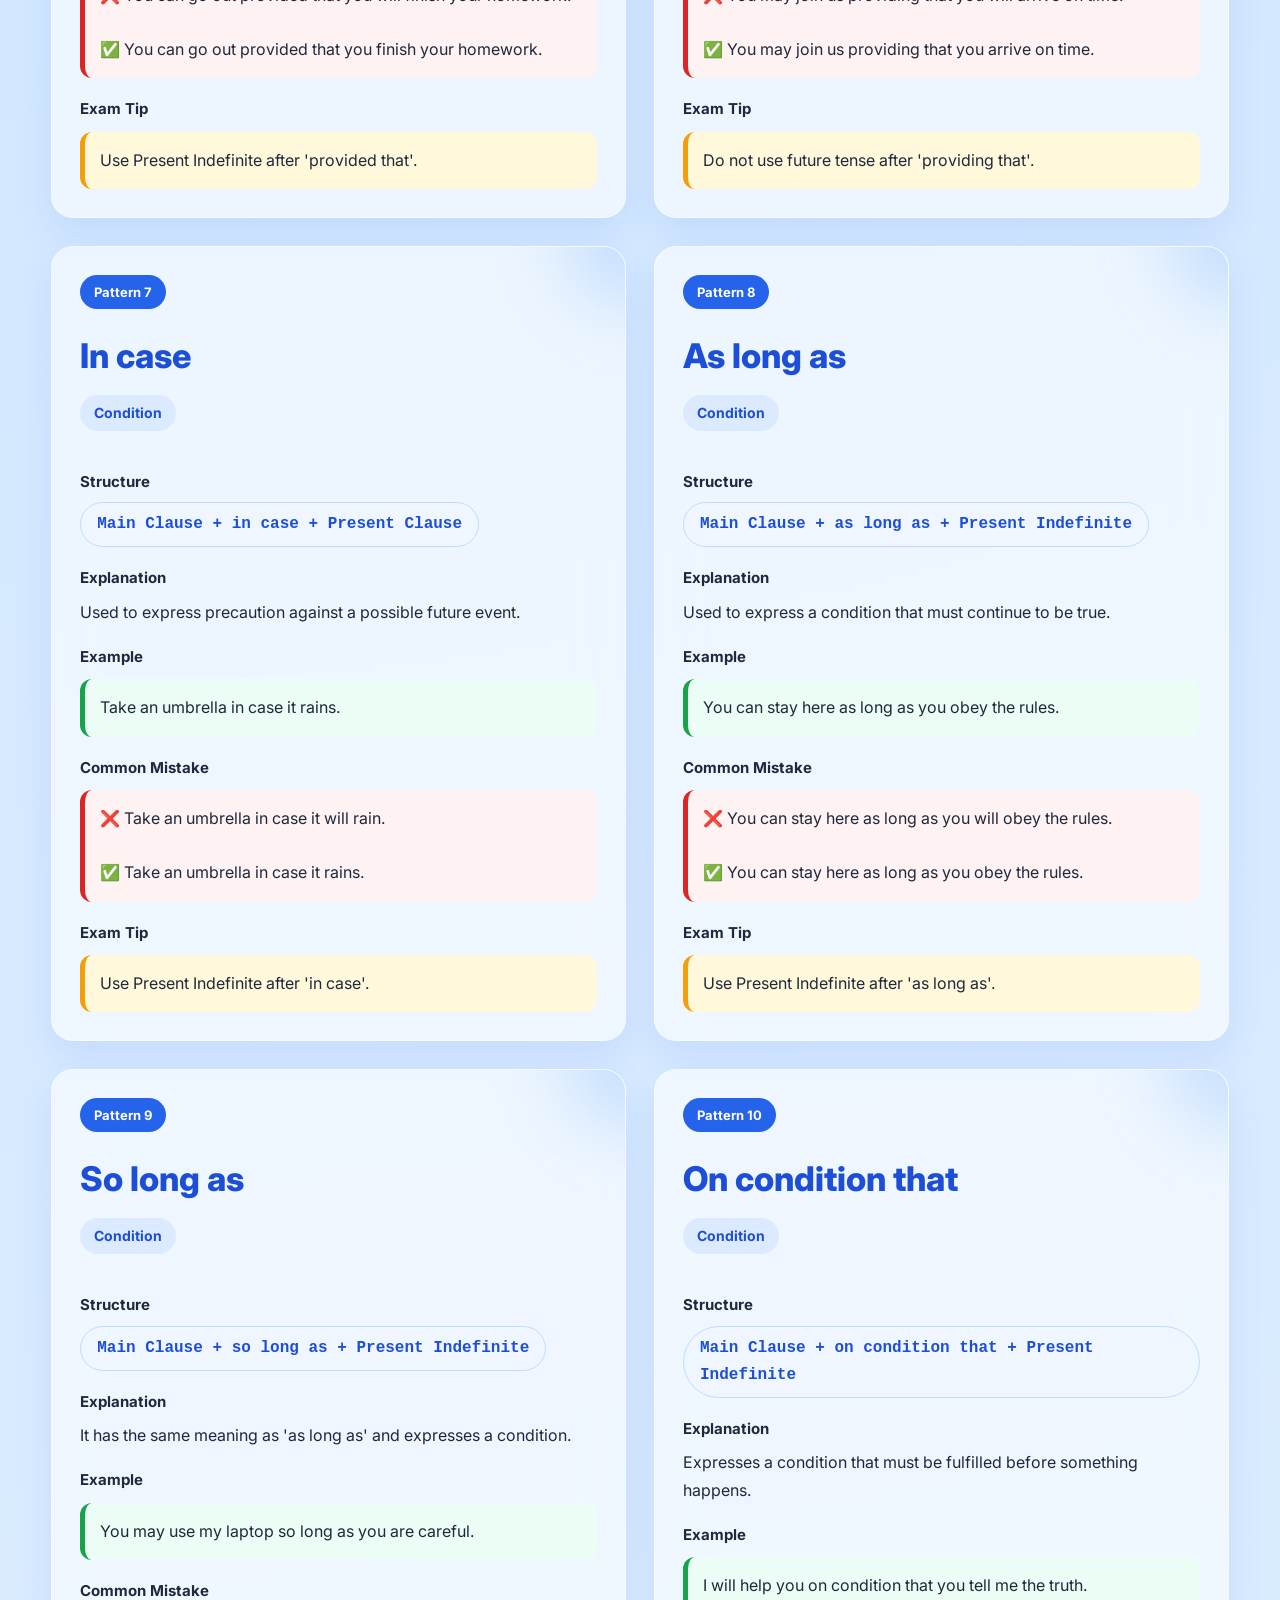
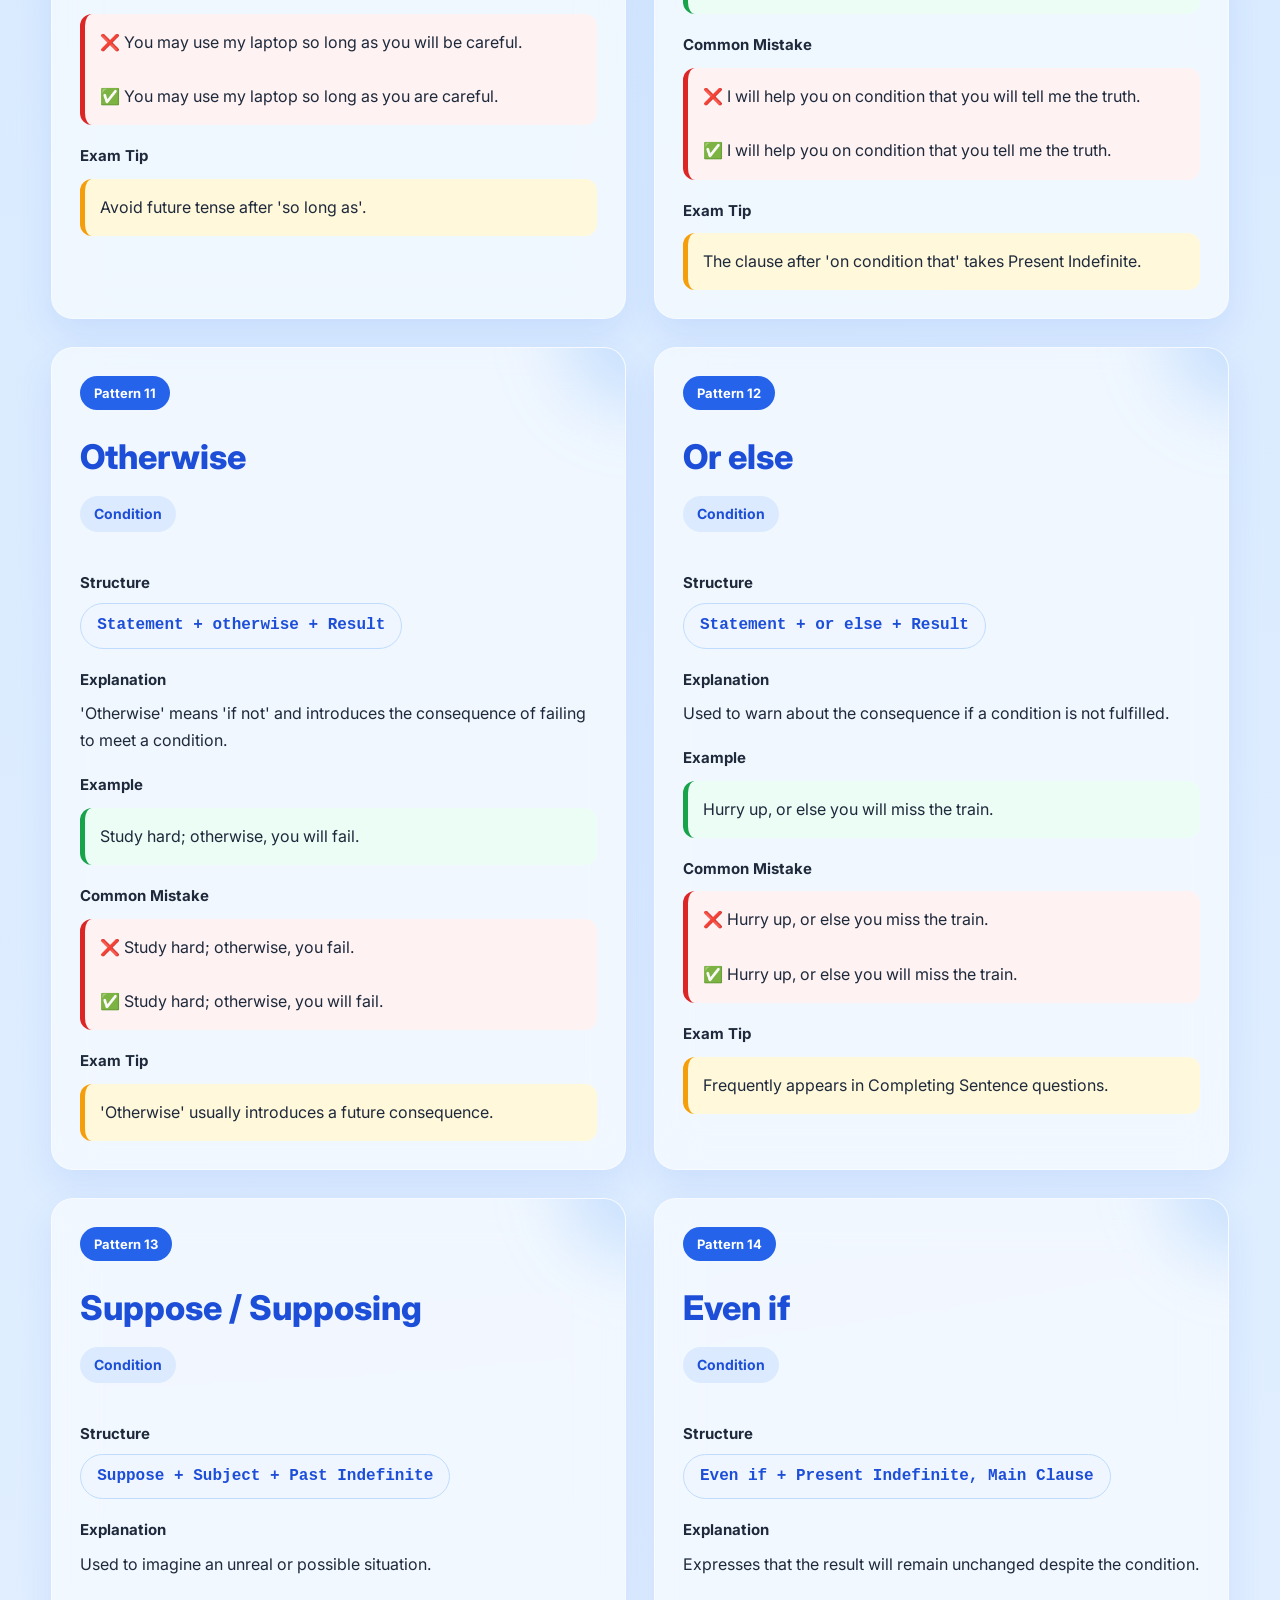
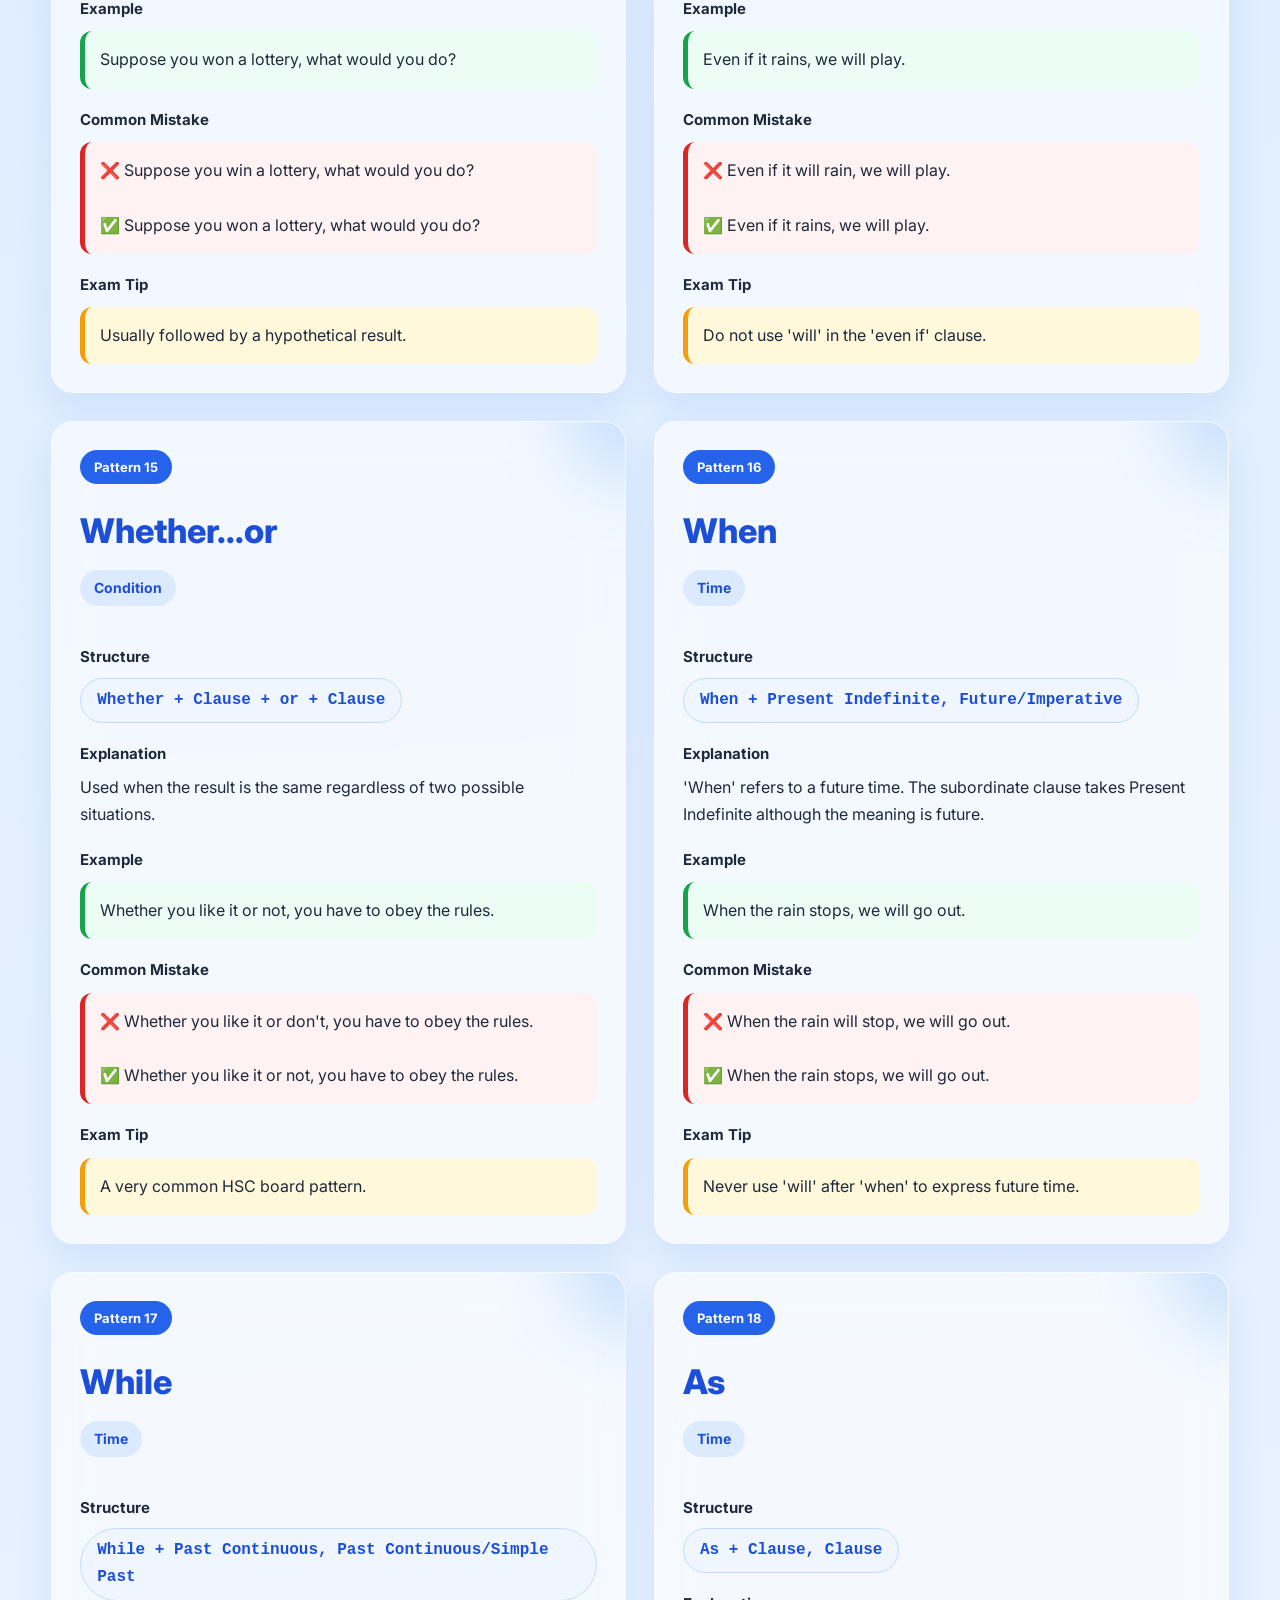
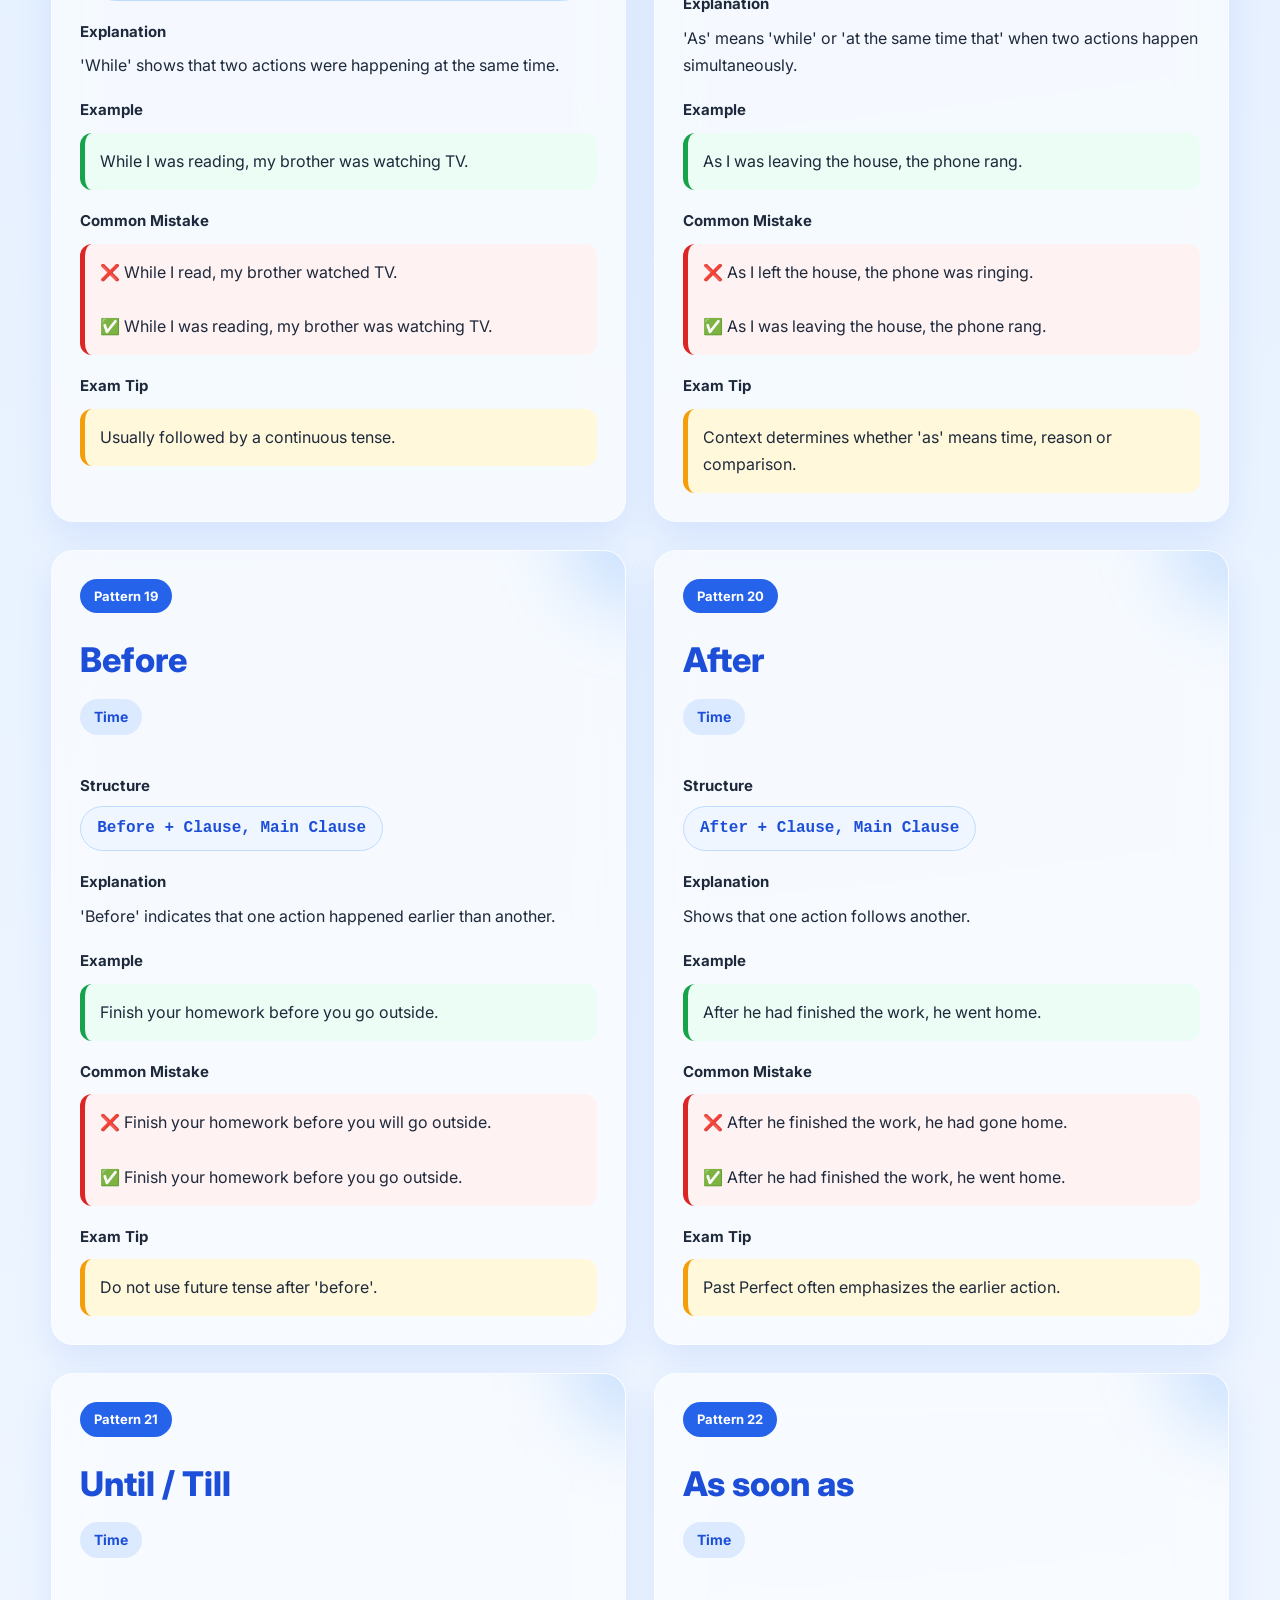
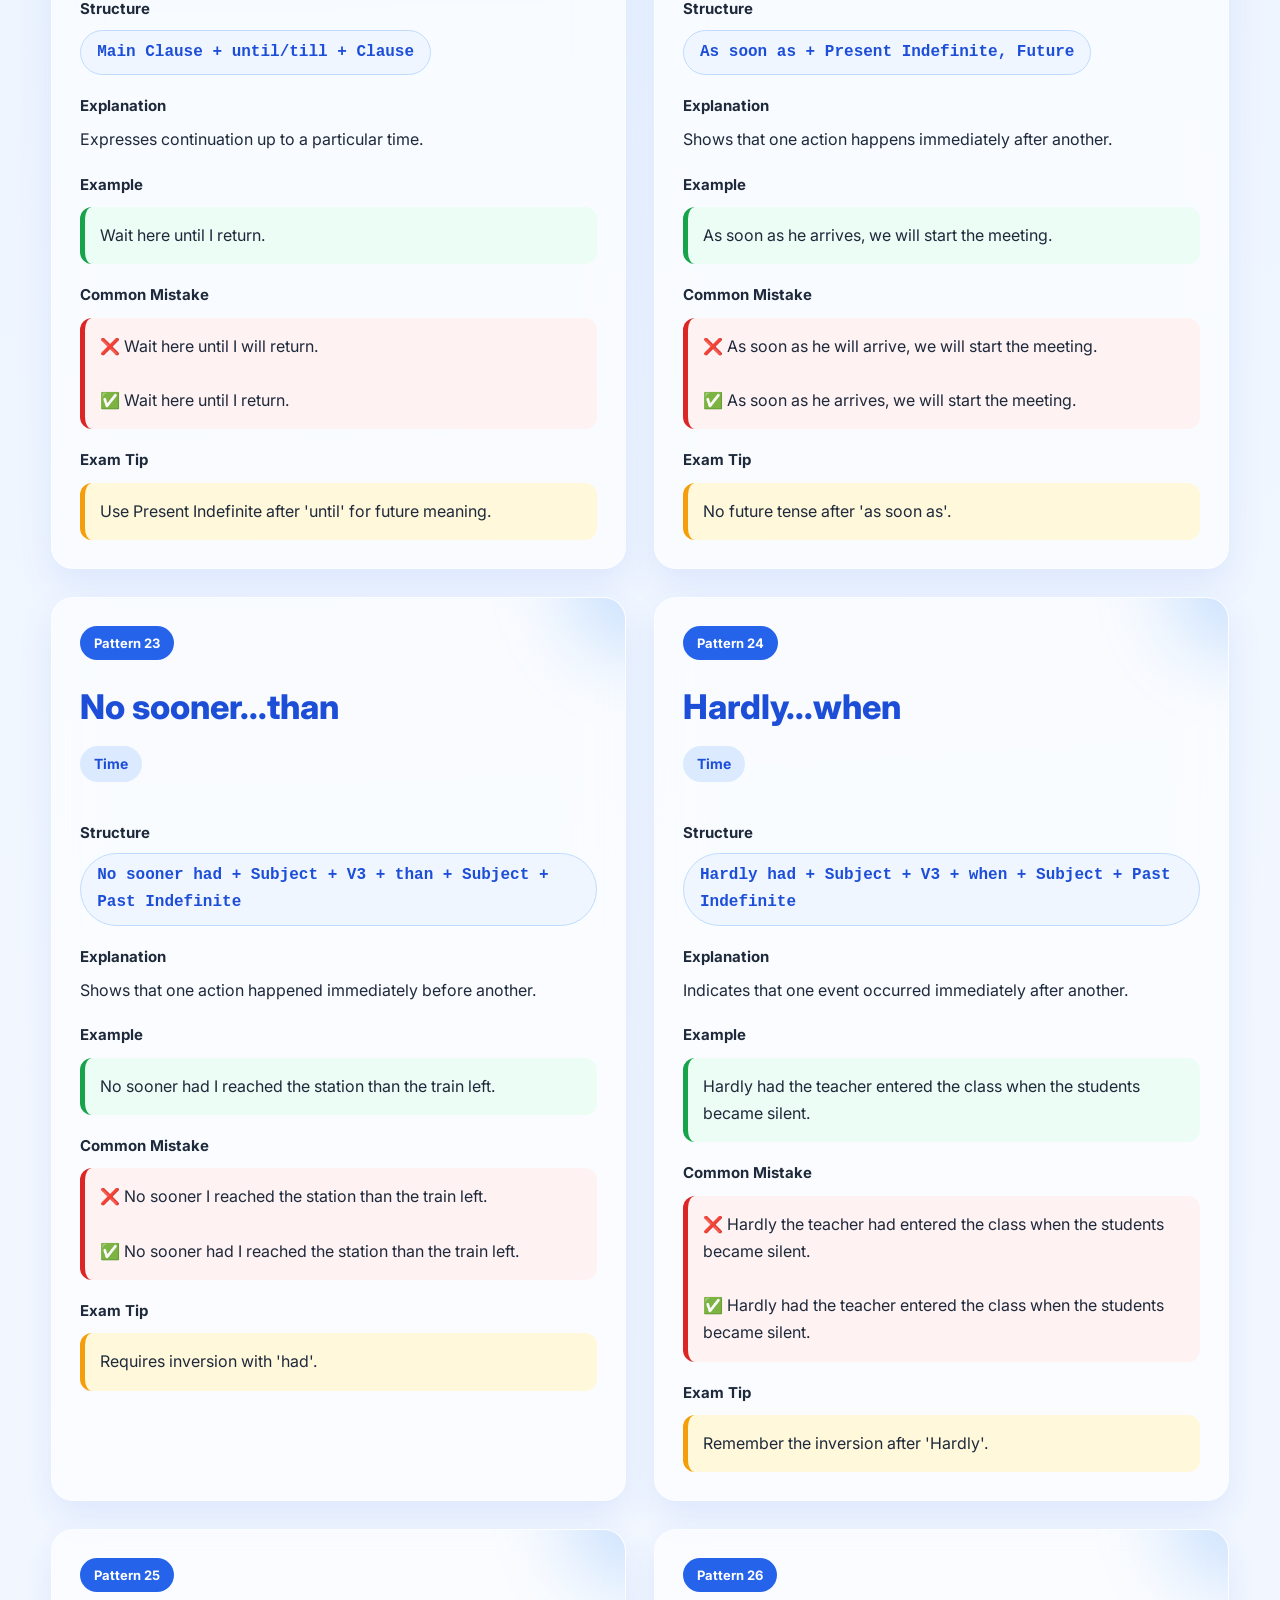
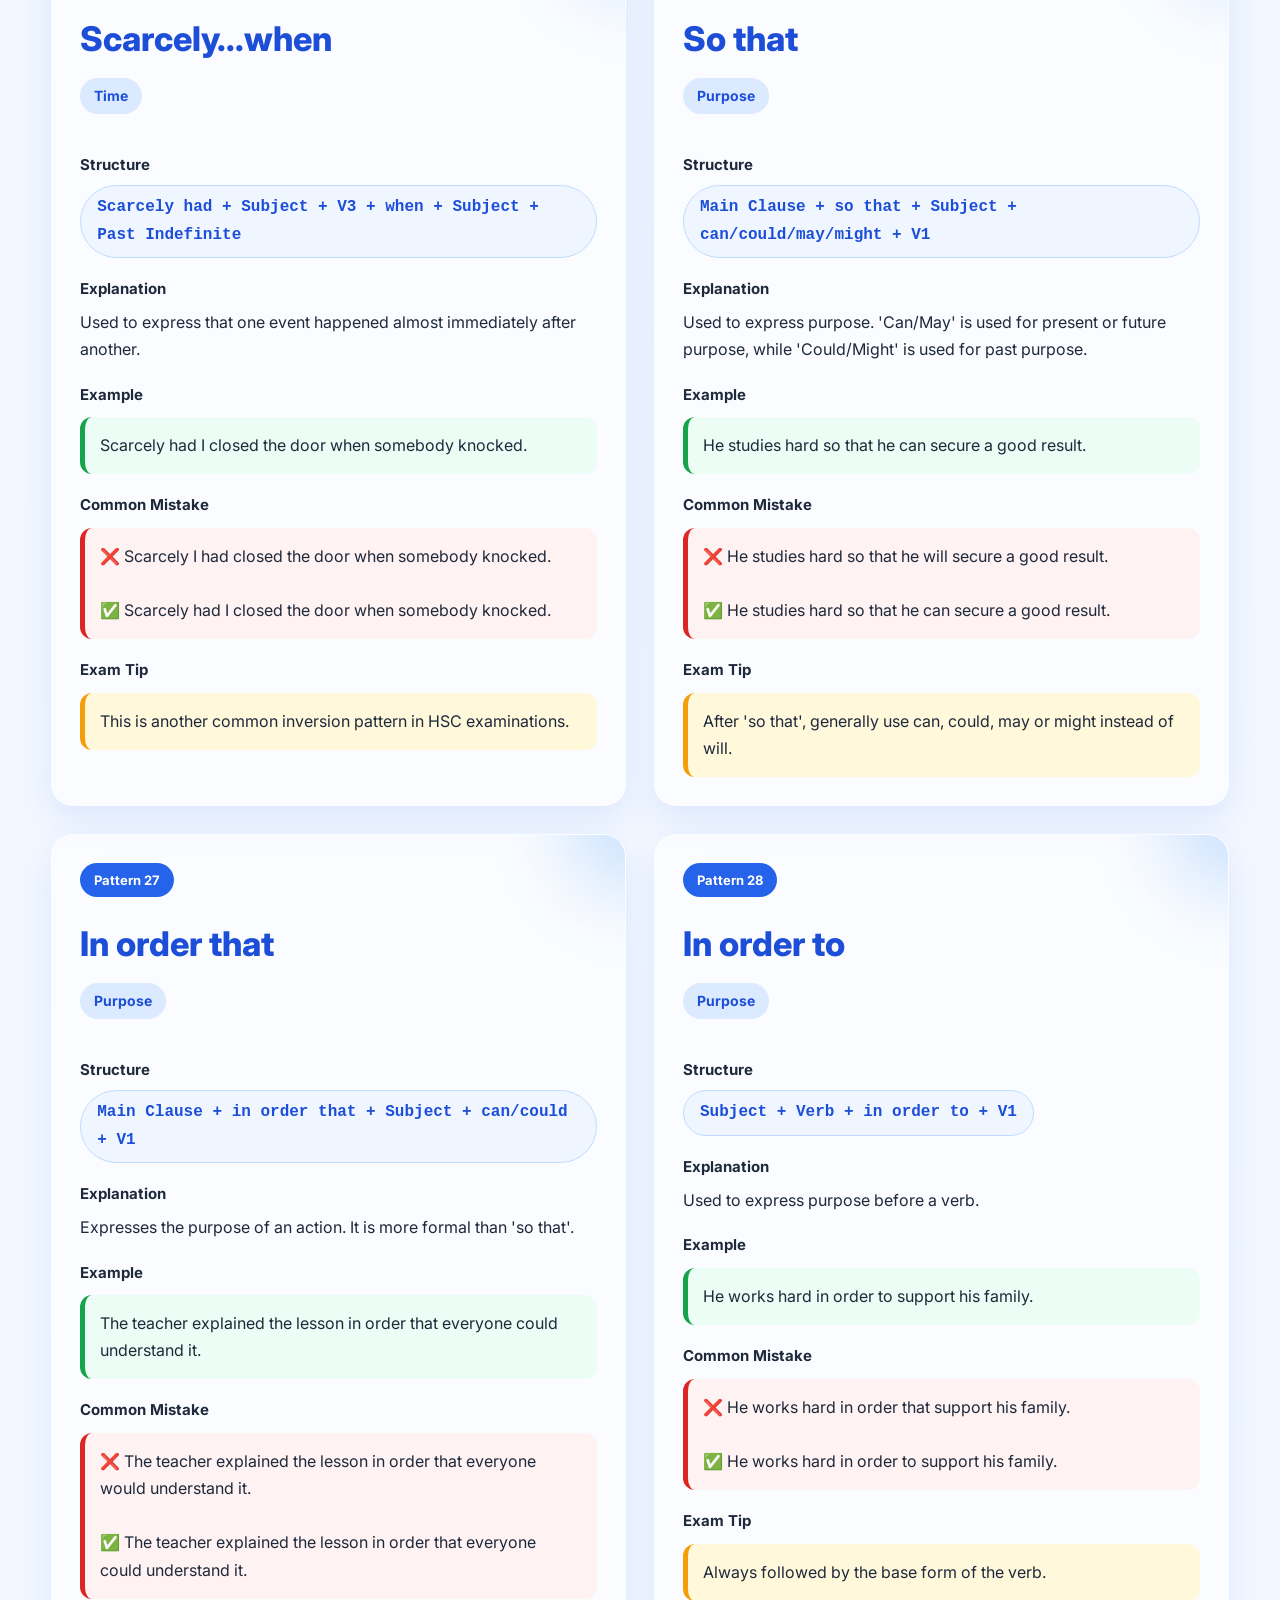
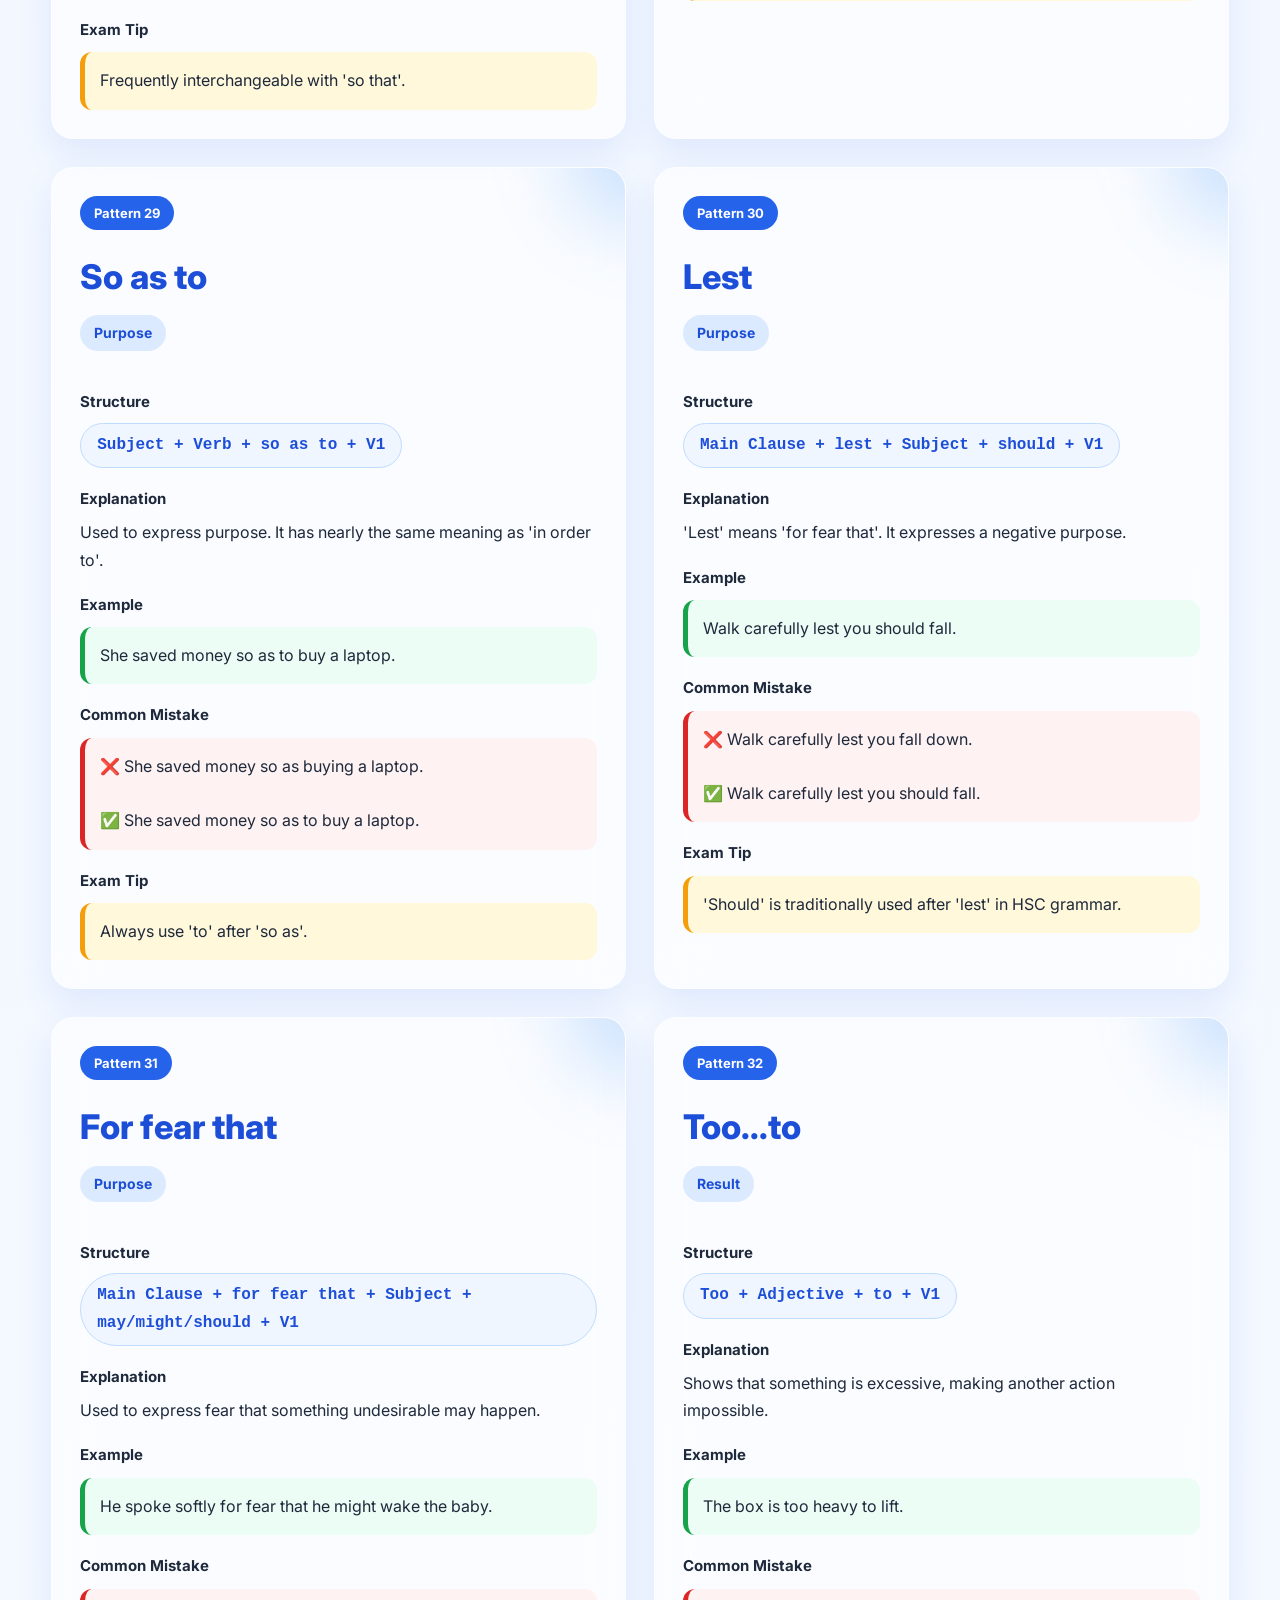
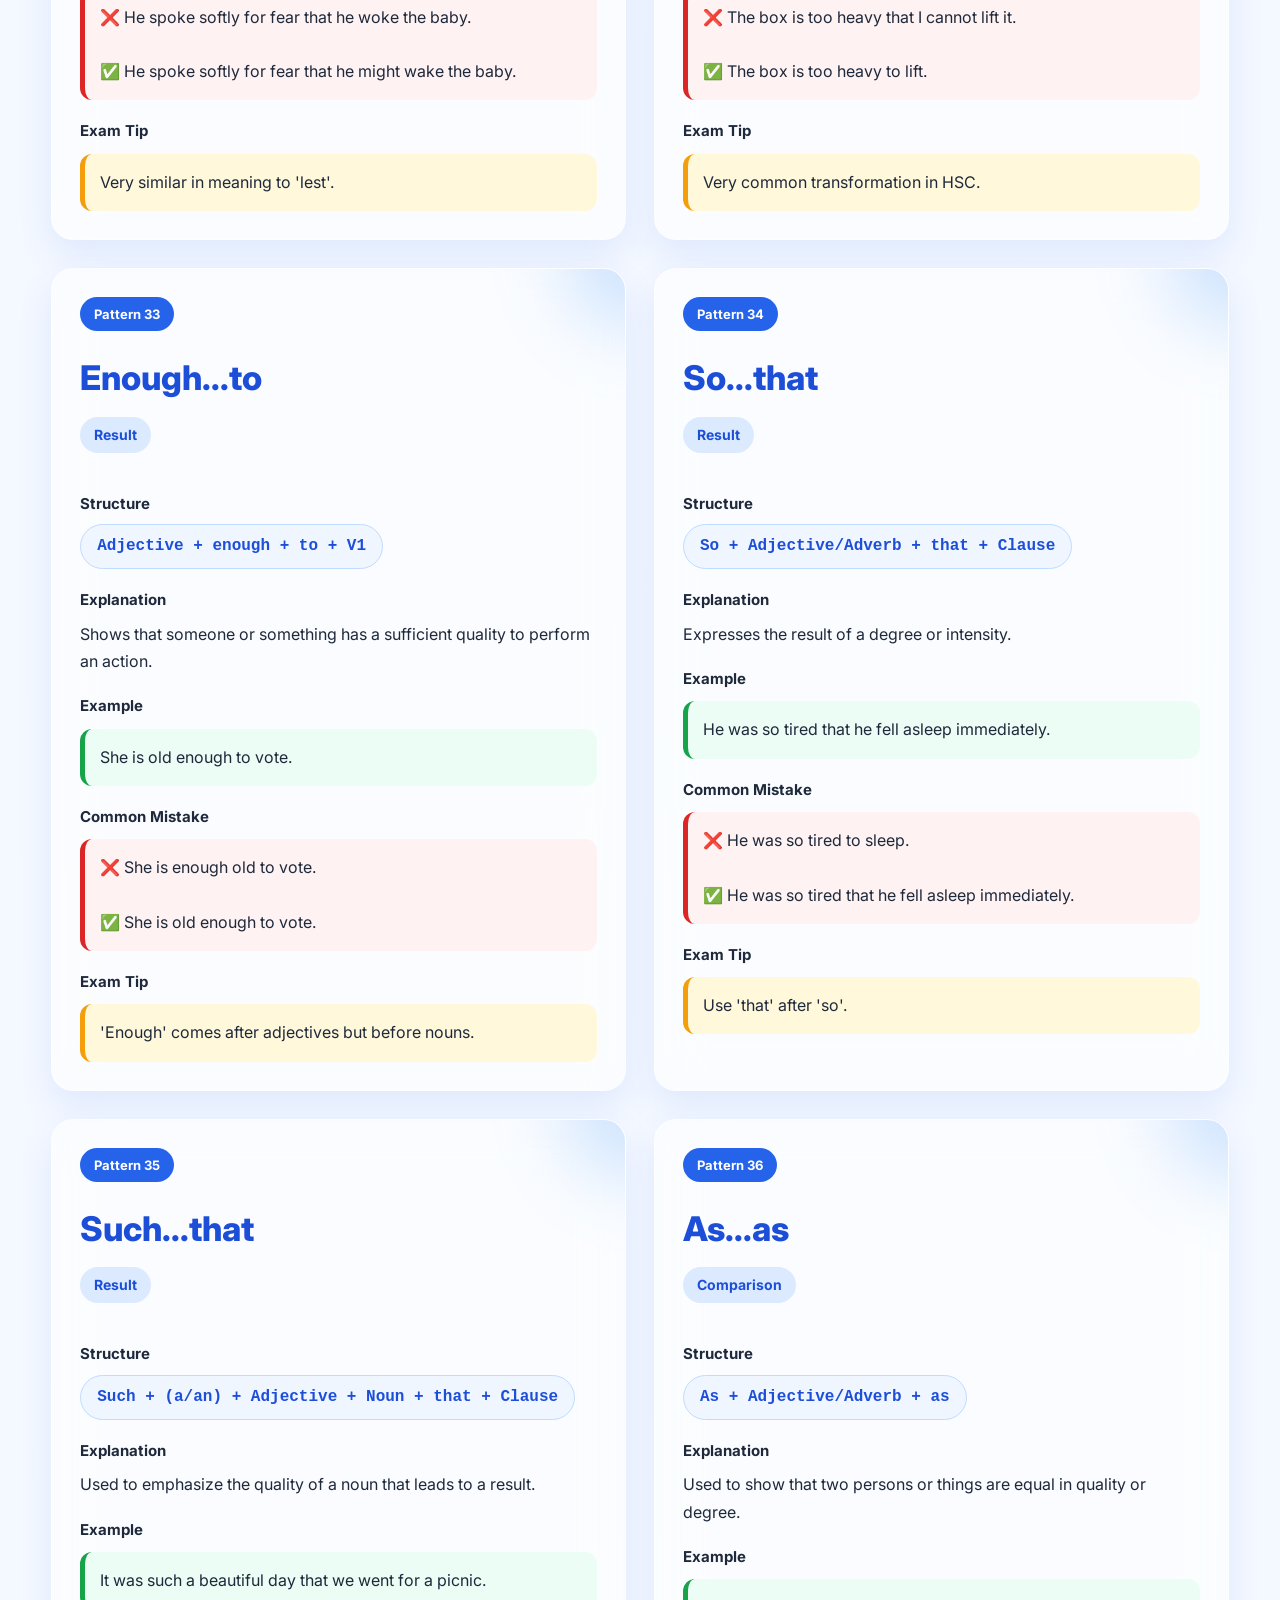
==== commit 24405a05: "g" ====
--- a/Completing Sentence/index.html
+++ b/Completing Sentence/index.html
@@ -101,10 +101,24 @@
 
 </main>
 
+<section class="proverb-section">
+
+    <h2>📖 Essential Proverbs</h2>
+
+    <p class="proverb-subtitle">
+
+        Frequently used proverbs for HSC Completing Sentence.
+
+    </p>
+
+    <div id="proverbContainer" class="proverb-grid"></div>
+
+</section>
+
 <div class="reading-progress"></div>
 
 <script src="completingSentenceRules.js"></script>
-
+<script src="proverbs.js"></script>
 <script src="script.js"></script>
 
 <script>
--- a/Completing Sentence/style.css
+++ b/Completing Sentence/style.css
@@ -724,4 +724,75 @@
 
     transform-origin:top;
 
+}
+
+/*==========================================
+PROVERB SECTION
+==========================================*/
+
+/*==========================================
+PROVERBS
+==========================================*/
+
+.proverb-section{
+
+    width:min(1200px,92%);
+    margin:60px auto 100px;
+
+}
+
+.proverb-section h2{
+
+    font-size:34px;
+    color:#1d4ed8;
+    margin-bottom:10px;
+
+}
+
+.proverb-subtitle{
+
+    color:#64748b;
+    margin-bottom:28px;
+
+}
+
+.proverb-grid{
+
+    display:grid;
+    grid-template-columns:repeat(auto-fit,minmax(280px,1fr));
+    gap:18px;
+
+}
+
+.proverb-card{
+
+    background:rgba(255,255,255,.55);
+    backdrop-filter:blur(18px);
+
+    border:1px solid rgba(255,255,255,.45);
+
+    border-radius:18px;
+
+    padding:18px 22px;
+
+    box-shadow:0 10px 25px rgba(37,99,235,.08);
+
+    transition:.3s;
+
+}
+
+.proverb-card:hover{
+
+    transform:translateY(-4px);
+
+    box-shadow:0 18px 35px rgba(37,99,235,.16);
+
+}
+
+.proverb-number{
+
+    color:#2563eb;
+    font-weight:800;
+    margin-right:8px;
+
 }
